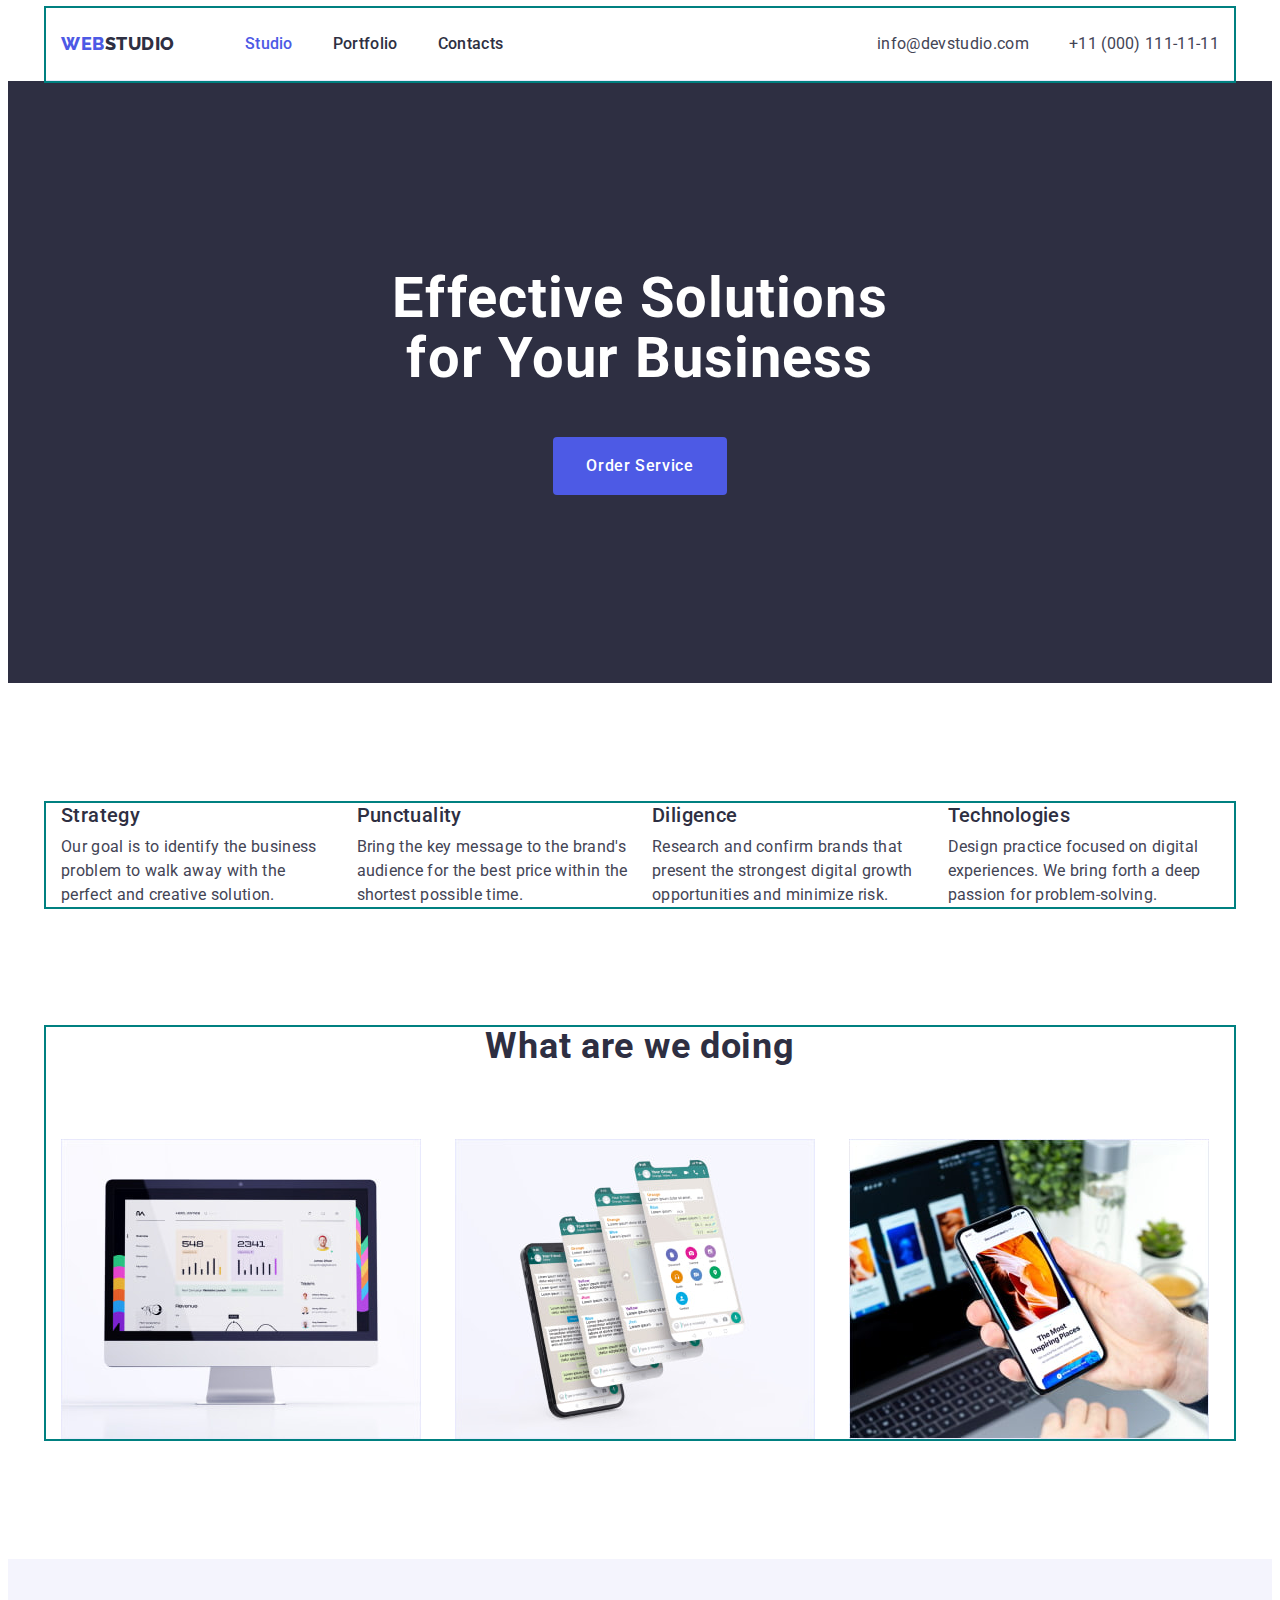
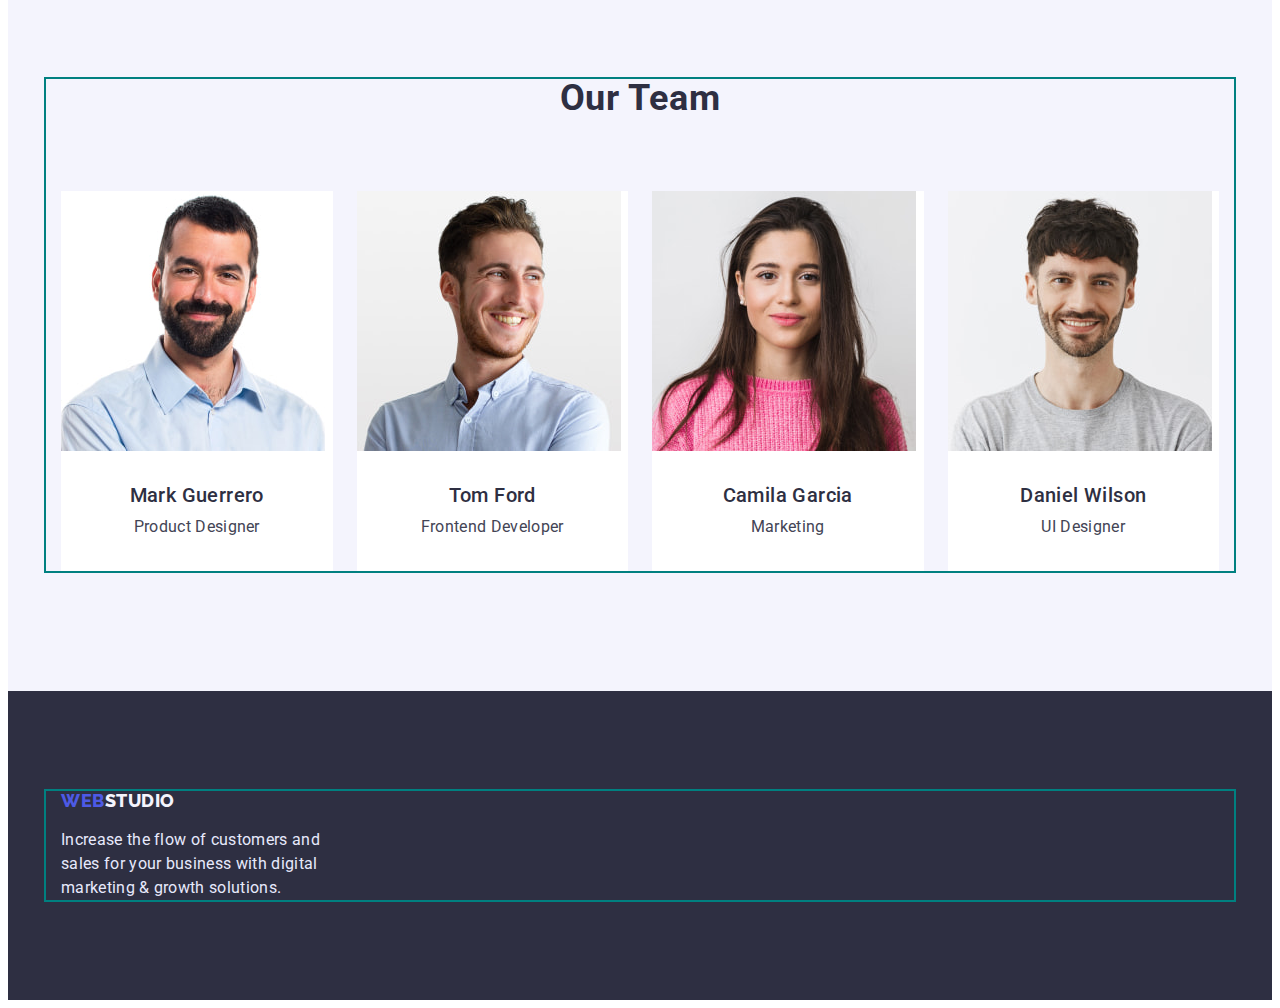
==== index.html @ 968248f2 "=" ====
<!DOCTYPE html>
<html lang="en">
<head>
    <meta charset="UTF-8">
    <meta http-equiv="X-UA-Compatible" content="IE=edge">
    <meta name="viewport" content="width=device-width, initial-scale=1.0">
    <title>goit-markup-hw-02</title>
    <link rel="preconnect" href="https://fonts.googleapis.com"><link rel="preconnect" href="https://fonts.gstatic.com" crossorigin><link href="https://fonts.googleapis.com/css2?family=Raleway:wght@800&family=Roboto:wght@400;500;700&display=swap" rel="stylesheet">
    <link rel="stylesheet" href="https://cdnjs.cloudflare.com/ajax/libs/modern-normalize/1.1.0/modern-normalize.min.css" integrity="sha512-wpPYUAdjBVSE4KJnH1VR1HeZfpl1ub8YT/NKx4PuQ5NmX2tKuGu6U/JRp5y+Y8XG2tV+wKQpNHVUX03MfMFn9Q==" crossorigin="anonymous" referrerpolicy="no-referrer" />
    <link rel="stylesheet" href="./css/styles.css">
</head>
<body>
    <!-- Шапка сайту-->
    <header class="header">
        <div class="container header-container">
            <nav class="header-navigation">
                <a href="./index.html" class="header-logo link"> <span class="web-logo">Web</span>Studio</a>
                <ul class="header-site-list list">
                    <li class="header-item"><a href="./index.html" class="header-link link current">Studio</a></li>
                    <li class="header-item"><a href="./portfolio.html" class="header-link link">Portfolio</a></li>
                    <li class="header-item"><a href="" class="header-link link">Contacts</a></li>
                </ul> 
            </nav>
                <!-- Контакти -->
            <address class="header-adress">
                <ul class="header-nav-list list">
                    <li class="header-mail"><a href="mailto:info@devstudio.com" class="header-adress-link link">info@devstudio.com</a></li>
                    <li class="header-tel "><a href="tel:+110001111111" class="header-adress-link link">+11 (000) 111-11-11</a></li>
                </ul>
            </address>   
        </div> 
    </header>

    <main>
        <!--Назва сайту-->
        <section class="hero">
            <div class="overlay">
                <h1 class="hero-title">Effective Solutions for Your Business</h1>
                <button type="button" class="hero-button">Order Service</button>
            </div>
        </section>

        <!--Переваги-->
        <section class="features">
            <div class="container">
                <h2 class="hidden-title">Features </h2>
    
                <ul class="features-list list">
                    <li class="features-item">
                        <h3 class="features-title">Strategy</h3>
                        <p class="features-paragraph">Our goal is to identify the business
                            problem to walk away with the perfect and creative solution. </p>
                    </li>
                    <li class="features-item">
                        <h3 class="features-title">Punctuality</h3>
                        <p class="features-paragraph">Bring the key message to the brand's audience for the best price within the shortest possible time. </p>
                    </li>
                    <li class="features-item">
                        <h3 class="features-title">Diligence</h3>
                        <p class="features-paragraph">Research and confirm brands that present the strongest digital growth opportunities and minimize risk. </p>
                    </li>
                    <li class="features-item">
                        <h3 class="features-title">Technologies</h3>
                        <p class="features-paragraph">Design practice focused on digital experiences. We bring forth a deep passion for problem-solving. </p>
                    </li>
                </ul>
            </div>
        </section>

        <!--Що ми робимо-->
        <section class="work">
            <div class="container">
                <h2 class="work-title">What are we doing</h2>
    
                <ul class="work-list list">
                    <li class="work-item"><img src="./images/comp.jpg" alt="Computer" width="360"></li>
                    <li class="work-item"><img src="./images/messenger.jpg" alt="Messenger" width="360"></li>
                    <li class="work-item"><img src="./images/iphone.jpg" alt="Telephone" width="360"></li>
                </ul>
            </div>
        </section>

        <!--Наша команда-->
        <section class="team">
            <div class="container">
                <h2 class="team-title">Our Team</h2>
    
                <ul class="team-list list">
                    <li class="team-item">
                        <img src="./images/mark.jpg" alt="Mark Guerrero" width="264">
                        <div class="team-container">
                            <h3 class="team-name">Mark Guerrero</h3>
                            <p class="team-subtitle">Product Designer</p>
                        </div>
                    </li>
                    <li class="team-item">
                        <img src="./images/tom.jpg" alt="Tom Ford" width="264">
                        <div class="team-container">
                            <h3 class="team-name">Tom Ford</h3>
                            <p class="team-subtitle">Frontend Developer</p>
                        </div>
                    </li>
                    <li class="team-item">
                        <img src="./images/camila.jpg" alt="Camila Garcia" width="264">
                        <div class="team-container">
                            <h3 class="team-name">Camila Garcia</h3>
                            <p class="team-subtitle">Marketing</p>
                        </div>
                    </li>
                    <li class="team-item">
                        <img src="./images/daniel.jpg" alt="Daniel Wilson" width="264">
                        <div class="team-container">
                            <h3 class="team-name">Daniel Wilson</h3>
                            <p class="team-subtitle">UI Designer</p>
                        </div>
                    </li>
                </ul>
            </div>
        </section>
    </main>
    
    <!-- Футер -->
    <footer class="footer">
        <div class="container">
            <a href="./index.html" class="footer-logo link"> <span class="web-logo">Web</span>Studio</a>
            <p class="footer-text">Increase the flow of customers and sales for your business with digital marketing & growth solutions.</p>
        </div>
    </footer>

</body>
</html>
---- css/styles.css ----
:root {--main-text-color: #434455;
    --second-text-color: #2E2F42;
    --accent-color: #4D5AE5;
    --main-white-color: #ffffff;
    --second-cloud-color:  #F4F4FD;
    --corn-color: #E7E9FC;
    --hover-bgc: #404BBF;
    --typical-line-height: 1.5;
    --typical-letter-spacing: 0.02em;}

body {background-color: var(--main-white-color);
    color: var(--main-text-color);
    font-family: 'Roboto', sans-serif;
    font-weight: 400;}

h1, h2, h3, h4, h5, h6, p {margin: 0;}

ul {margin: 0; padding-left: 0;}

img {display: block;
max-width: 100%;
height: auto;}

.list {list-style: none;}

.link {text-decoration: none;}

.container {max-width: 1158px;
padding-left: 15px;
padding-right: 15px;
margin-left: auto;
margin-right: auto;
outline: 2px solid teal;}

.header a {
    display: block;
padding-top: 24px;
padding-bottom: 24px;}

.hidden-title {position: absolute;
    width: 1px;
    height: 1px;
    margin: -1px;
    border: 0;
    padding: 0;
    
    white-space: nowrap;
    clip-path: inset(100%);
    clip: rect(0 0 0 0);
    overflow: hidden;}

/* .header { } */

.header-navigation {display: flex;
align-items: center;}

.header-site-list {display: flex;}

.header-item:not(:last-child) {margin-right: 40px;}

.header-container {display: flex;
align-items: center;
border-bottom: 1px solid var(--corn-color);}

/* Лого */

.header-logo {color: var(--second-text-color);
font-family: 'Raleway', sans-serif;
font-weight: 800;
font-size: 18px;
line-height: 1.33;
letter-spacing: 0.03em;
text-transform: uppercase;
margin-right: 70px;}

.web-logo {color: var(--accent-color)}

.header-logo:hover,
.header-logo:focus,
.header-logo:active {color: var(--accent-color)}

/* Навігація */

.header-link {font-weight: 500;
    font-size: 16px;
    line-height: var(--typical-line-height);
    letter-spacing: var(--typical-letter-spacing);
    color: var(--second-text-color)}

.header-link:hover,
.header-link:focus,
.header-link:active { color: var(--accent-color)}

.current {color: var(--accent-color)}

/* Контакти */

.header-adress-link {font-style: normal;
font-size: 16px;
line-height: var(--typical-line-height);
letter-spacing: var(--typical-letter-spacing);
color: var(--main-text-color);}

.header-adress-link:hover,
.header-adress-link:focus,
.header-adress-link:active {color: var(--accent-color)}

.header-nav-list {display: flex;}

.header-adress {margin-left: auto;}

.header-mail {margin-right: 40px;}

/* .header-tel {} */

/* Назва сайту */

.hero {background-color: var(--second-text-color);
    text-align: center;
padding-top: 188px;
padding-bottom: 188px;
}

.overlay {}

.hero-title {font-size: 56px;
line-height: 1.07;
letter-spacing: var(--typical-letter-spacing);
color: var(--main-white-color);
margin-bottom: 48px;
margin-left: auto;
margin-right: auto;
max-width: 496px;}

   /* Кнопка замовлення */

.hero-button {font-family: inherit;
    font-weight: 500;
    font-size: 16px;
    line-height: var(--typical-line-height);
    letter-spacing: 0.04em;
    color: var(--main-white-color);
    background-color: var(--accent-color);
    cursor: pointer;
    margin-left: auto;
    margin-right: auto;
    border: 1px solid transparent;
    border-radius: 4px;
padding: 16px 32px;
min-width: 169px;}

.hero-button:hover,
.hero-button:focus,
.hero-button:active{color:var(--second-cloud-color)}

/* Переваги */

.features {padding-top: 120px;
padding-bottom: 120px;}


.features-list {display: flex;}

.features-item {margin-right: 24px;}

.features-item {flex-basis: calc((100% - 72px) / 4);}

.features-item:nth-child(4n + 4) {margin-right: 0;}

.features-title {font-weight: 500;
    font-size: 20px;
    line-height: 1.2;
    letter-spacing: var(--typical-letter-spacing);
    color: var(--second-text-color);
    margin-bottom: 8px;}

.features-paragraph {font-size: 16px;
    line-height: var(--typical-line-height);
    letter-spacing: var(--typical-letter-spacing);}

/* Що ми робимо */

.work {padding-bottom: 120px;}

.work-title, .team-title {font-size: 36px;
    text-align: center;
    line-height: 1.11;
    letter-spacing: var(--typical-letter-spacing);
    color: var(--second-text-color);}

.work-title {margin-bottom: 72px;}
    
.work-list {display: flex;}

.work-item {margin-right: 24px;}

.work-item:nth-child(3n + 3) {margin-right: 0;}

.work-item {flex-basis: calc((100% - 48px) / 3);}

/* Наша команда  */

.team {background: var(--second-cloud-color);
padding-top: 120px;
padding-bottom: 120px;}

.team-list {display: flex;}

.team-title {margin-bottom: 72px;}

.team-container {padding: 32px 16px;;
text-align: center;}

.team-item {background-color: var(--main-white-color);
margin-right: 24px;}
    
.team-item:nth-child(4n+4) {margin-right: 0;}

.team-item {flex-basis: calc((100% - 72px) / 4);}

.team-name, .examples-title {font-weight: 500;
    font-size: 20px;
    line-height: 1.2;
    letter-spacing: var(--typical-letter-spacing);
    color:var(--second-text-color);}

.team-name {margin-bottom: 8px;}

.examples-list {display: flex;
    flex-wrap: wrap;
    row-gap: 48px;
    column-gap: 24px;}

.examples-item {flex-basis: calc((100% - 48px) / 3);}

.examples-container {padding-top: 32px;
padding-bottom: 32px;
padding-left: 16px;
border-bottom: 1px solid var(--corn-color);
border-left: 1px solid var(--corn-color);
border-right: 1px solid var(--corn-color);}

.examples-title {margin-bottom: 8px;}

.team-subtitle, .examples-subtitle {font-size: 16px;
color: var(--main-text-color);
line-height: var(--typical-line-height);
letter-spacing: var(--typical-letter-spacing);}

/* Футер */

.footer {background: var(--second-text-color);
padding-top: 100px;
padding-bottom: 100px;}

.footer-logo {color:var(--second-cloud-color);
    font-family: 'Raleway', sans-serif;
    font-weight: 800;
    font-size: 18px;
    line-height: 1.16;
    letter-spacing: 0.03em;
    text-transform: uppercase;}

.footer-logo:hover,
.footer-logo:focus,
.footer-logo:active {color: var(--accent-color)}

.footer-text {font-size: 16px;
    line-height: var(--typical-line-height);
    letter-spacing: var(--typical-letter-spacing);
    color: var(--corn-color);
    margin-top: 16px;
width: 264px;}

/* Послуги */

.services-list {display: flex;
margin-bottom: 72px;
justify-content: center;}

.services {padding-top: 96px;
padding-bottom: 120px;}

    .services-button {font-family: inherit;
    font-weight: 500;
    font-size: 16px;
    line-height: var(--typical-line-height);
    letter-spacing: 0.04em;
    color: var(--accent-color);
    background-color: var(--second-cloud-color);
    cursor: pointer;
    border: 1px solid var(--corn-color);
    border-radius: 4px;
    padding: 12px 24px;}

.services-item:not(:last-child) {margin-right: 24px;}    

.services-button:hover, 
.services-button:focus,
.services-button:active { color: var(--main-white-color);
background-color: var(--hover-bgc);}
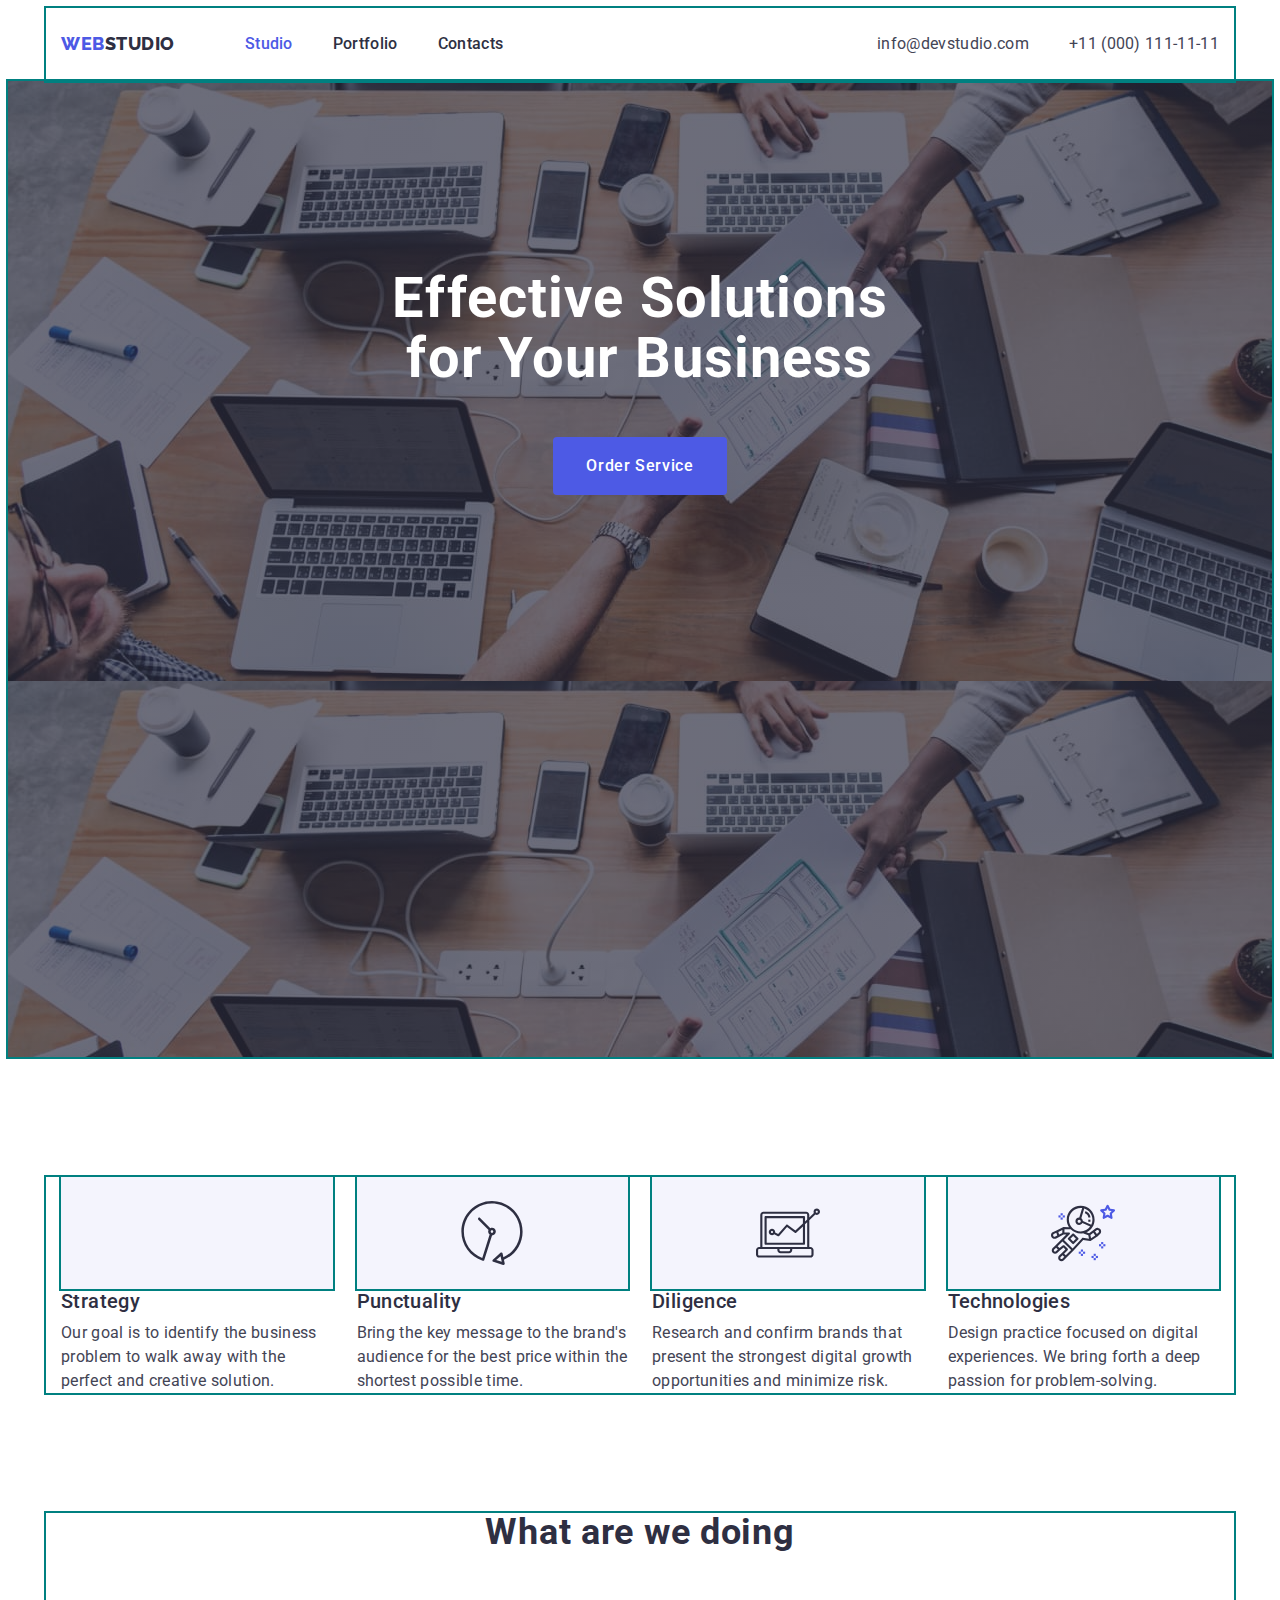
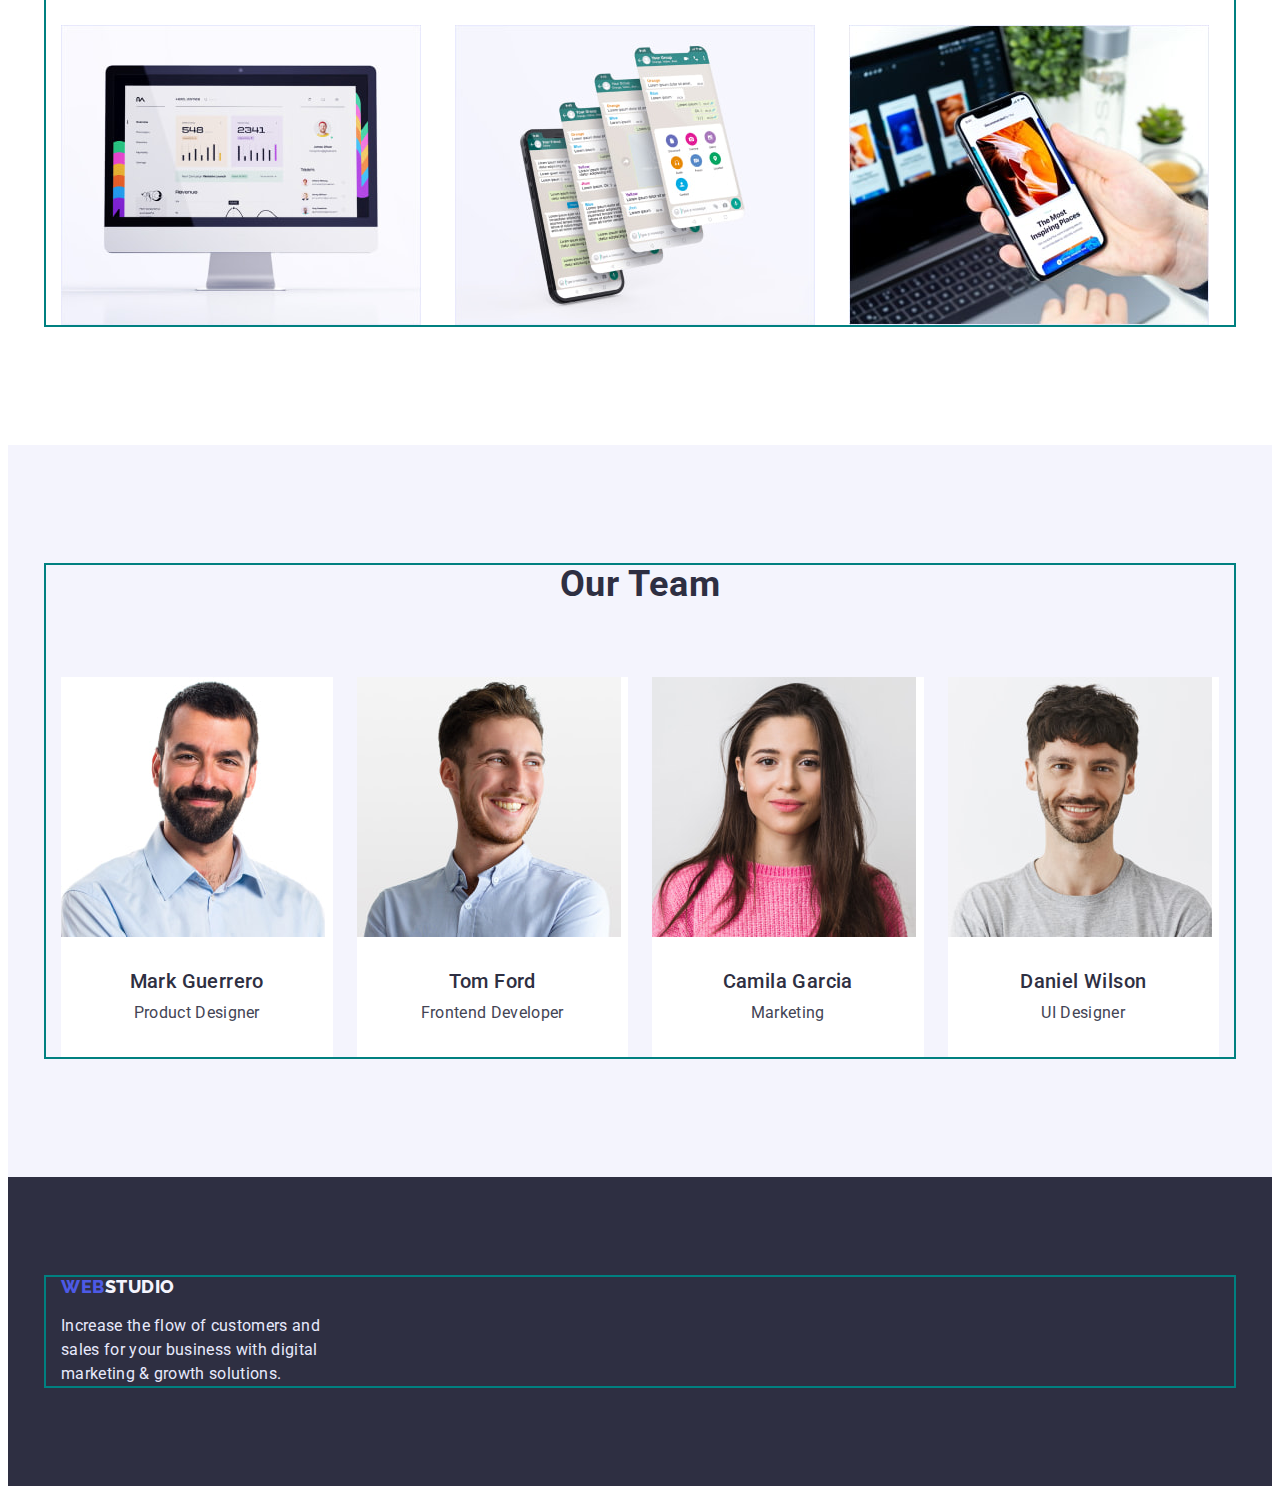
==== commit 54698aa2: "=" ====
--- a/index.html
+++ b/index.html
@@ -34,7 +34,7 @@
     <main>
         <!--Назва сайту-->
         <section class="hero">
-            <div class="overlay">
+            <div class="">
                 <h1 class="hero-title">Effective Solutions for Your Business</h1>
                 <button type="button" class="hero-button">Order Service</button>
             </div>
@@ -46,20 +46,20 @@
                 <h2 class="hidden-title">Features </h2>
     
                 <ul class="features-list list">
-                    <li class="features-item">
+                    <li class="features-item icon-strategy">
                         <h3 class="features-title">Strategy</h3>
                         <p class="features-paragraph">Our goal is to identify the business
                             problem to walk away with the perfect and creative solution. </p>
                     </li>
-                    <li class="features-item">
+                    <li class="features-item icon-punctuality">
                         <h3 class="features-title">Punctuality</h3>
                         <p class="features-paragraph">Bring the key message to the brand's audience for the best price within the shortest possible time. </p>
                     </li>
-                    <li class="features-item">
+                    <li class="features-item icon-dilligence">
                         <h3 class="features-title">Diligence</h3>
                         <p class="features-paragraph">Research and confirm brands that present the strongest digital growth opportunities and minimize risk. </p>
                     </li>
-                    <li class="features-item">
+                    <li class="features-item icon-technologiies">
                         <h3 class="features-title">Technologies</h3>
                         <p class="features-paragraph">Design practice focused on digital experiences. We bring forth a deep passion for problem-solving. </p>
                     </li>
--- a/css/styles.css
+++ b/css/styles.css
@@ -119,9 +119,11 @@
     text-align: center;
 padding-top: 188px;
 padding-bottom: 188px;
-}
-
-.overlay {}
+max-width: 1440px;
+height: 600px;
+outline: 2px solid teal;
+background-image: linear-gradient(to right, rgba(46, 47, 66, 0.7), rgba(46, 47, 66, 0.7)),
+url(../images/office.jpg);}
 
 .hero-title {font-size: 56px;
 line-height: 1.07;
@@ -167,6 +169,26 @@
 
 .features-item:nth-child(4n + 4) {margin-right: 0;}
 
+.features-item::before {display: flex;
+    content: "";
+    height: 112px;
+    outline: 2px solid teal;
+    background-repeat: no-repeat;
+    background-position: center;
+    block-size: contain;
+    background-color: var(--second-cloud-color);
+}
+
+.icon-strategy::before {background-image: url(../images/Vector.svg);}
+
+.icon-punctuality::before {background-image: url(../images/punctuality.svg);}
+
+.icon-dilligence::before {background-image: url(../images/dilligence.svg);}
+
+.icon-technologiies::before {background-image: url(../images/);}
+
+.icon-technologiies::before {background-image: url(../images/technologies.svg);}
+
 .features-title {font-weight: 500;
     font-size: 20px;
     line-height: 1.2;
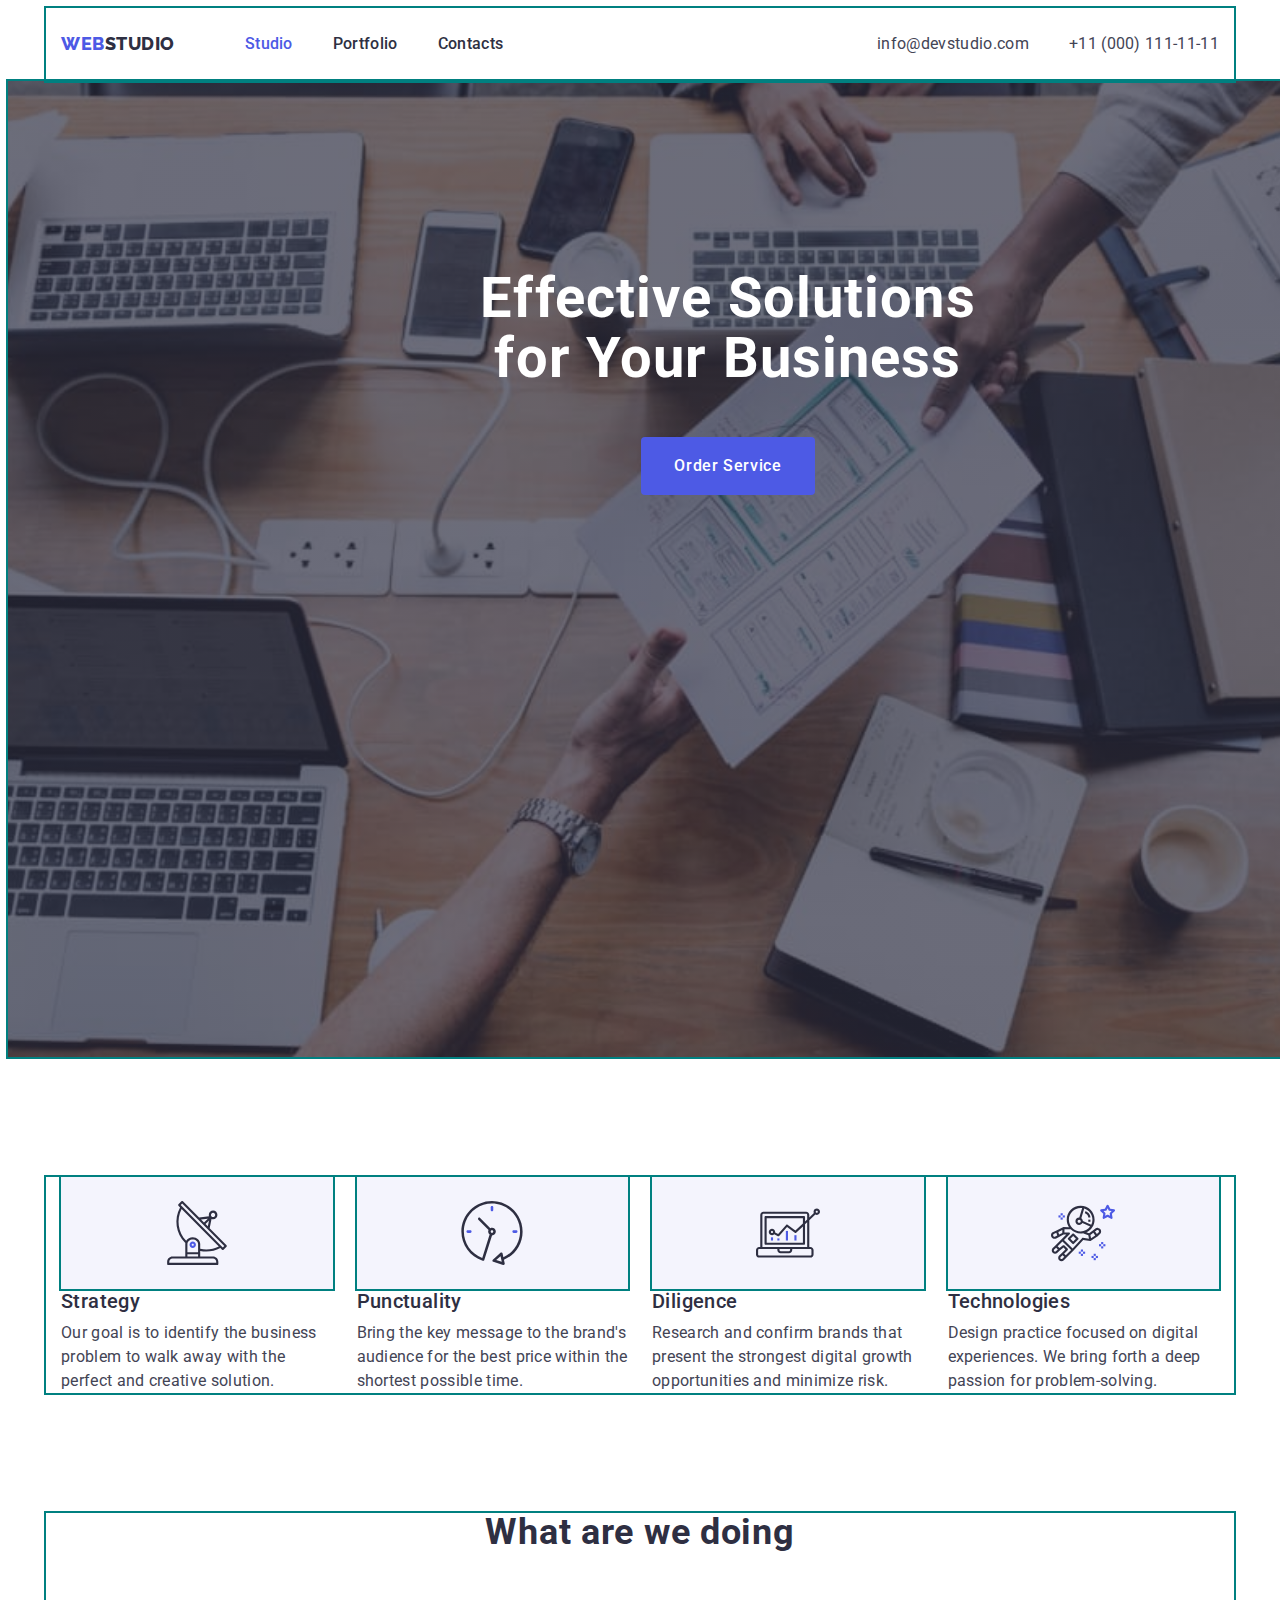
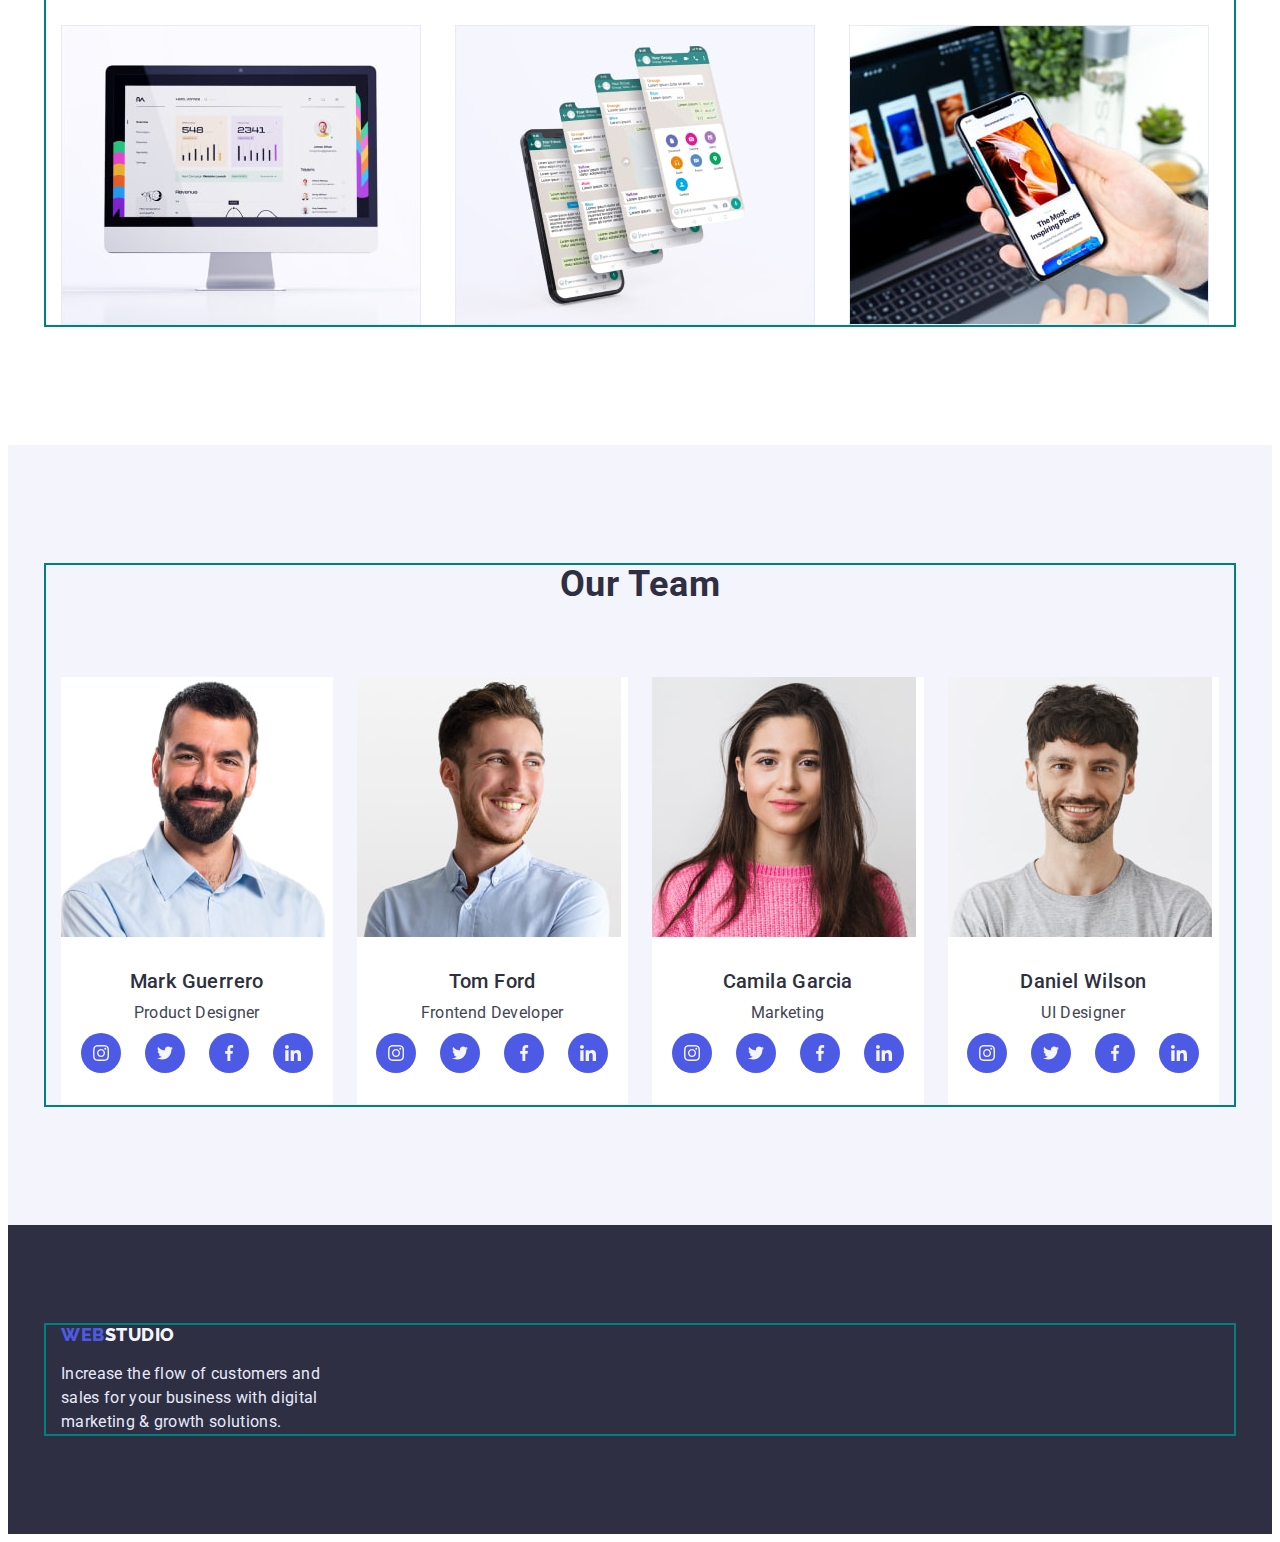
==== commit aa2e42b4: "-" ====
--- a/index.html
+++ b/index.html
@@ -91,6 +91,20 @@
                         <div class="team-container">
                             <h3 class="team-name">Mark Guerrero</h3>
                             <p class="team-subtitle">Product Designer</p>
+                            <ul class="team-soc-list list">
+                                <li class="team-soc-item"><a href="" class="team-soc-link link"><svg class="team-soc-icon" width="16" height="16">
+                                    <use href="./images/symbol-defs.svg#icon-instagram"></use>
+                                </svg></a></li>
+                                <li class="team-soc-item"><a href="" class="team-soc-link link"><svg class="team-soc-icon" width="16" height="16">
+                                    <use href="./images/symbol-defs.svg#icon-twitter"></use>
+                                </svg></a></li>
+                                <li class="team-soc-item"><a href="" class="team-soc-link link"><svg class="team-soc-icon" width="16" height="16">
+                                    <use href="./images/symbol-defs.svg#icon-facebook"></use>
+                                </svg></a></li>
+                                <li class="team-soc-item"><a href="" class="team-soc-link link"><svg class="team-soc-icon" width="16" height="16">
+                                    <use href="./images/symbol-defs.svg#icon-linkedin"></use>
+                                </svg></a></li>
+                            </ul>
                         </div>
                     </li>
                     <li class="team-item">
@@ -98,6 +112,20 @@
                         <div class="team-container">
                             <h3 class="team-name">Tom Ford</h3>
                             <p class="team-subtitle">Frontend Developer</p>
+                            <ul class="team-soc-list list">
+                                <li class="team-soc-item"><a href="" class="team-soc-link link"><svg class="team-soc-icon" width="16" height="16">
+                                    <use href="./images/symbol-defs.svg#icon-instagram"></use>
+                                </svg></a></li>
+                                <li class="team-soc-item"><a href="" class="team-soc-link link"><svg class="team-soc-icon" width="16" height="16">
+                                    <use href="./images/symbol-defs.svg#icon-twitter"></use>
+                                </svg></a></li>
+                                <li class="team-soc-item"><a href="" class="team-soc-link link"><svg class="team-soc-icon" width="16" height="16">
+                                    <use href="./images/symbol-defs.svg#icon-facebook"></use>
+                                </svg></a></li>
+                                <li class="team-soc-item"><a href="" class="team-soc-link link"><svg class="team-soc-icon" width="16" height="16">
+                                    <use href="./images/symbol-defs.svg#icon-linkedin"></use>
+                                </svg></a></li>
+                            </ul>
                         </div>
                     </li>
                     <li class="team-item">
@@ -105,6 +133,20 @@
                         <div class="team-container">
                             <h3 class="team-name">Camila Garcia</h3>
                             <p class="team-subtitle">Marketing</p>
+                            <ul class="team-soc-list list">
+                                <li class="team-soc-item"><a href="" class="team-soc-link link"><svg class="team-soc-icon" width="16" height="16">
+                                    <use href="./images/symbol-defs.svg#icon-instagram"></use>
+                                </svg></a></li>
+                                <li class="team-soc-item"><a href="" class="team-soc-link link"><svg class="team-soc-icon" width="16" height="16">
+                                    <use href="./images/symbol-defs.svg#icon-twitter"></use>
+                                </svg></a></li>
+                                <li class="team-soc-item"><a href="" class="team-soc-link link"><svg class="team-soc-icon" width="16" height="16">
+                                    <use href="./images/symbol-defs.svg#icon-facebook"></use>
+                                </svg></a></li>
+                                <li class="team-soc-item"><a href="" class="team-soc-link link"><svg class="team-soc-icon" width="16" height="16">
+                                    <use href="./images/symbol-defs.svg#icon-linkedin"></use>
+                                </svg></a></li>
+                            </ul>
                         </div>
                     </li>
                     <li class="team-item">
@@ -112,6 +154,20 @@
                         <div class="team-container">
                             <h3 class="team-name">Daniel Wilson</h3>
                             <p class="team-subtitle">UI Designer</p>
+                            <ul class="team-soc-list list">
+                                <li class="team-soc-item"><a href="" class="team-soc-link link"><svg class="team-soc-icon" width="16" height="16">
+                                    <use href="./images/symbol-defs.svg#icon-instagram"></use>
+                                </svg></a></li>
+                                <li class="team-soc-item"><a href="" class="team-soc-link link"><svg class="team-soc-icon" width="16" height="16">
+                                    <use href="./images/symbol-defs.svg#icon-twitter"></use>
+                                </svg></a></li>
+                                <li class="team-soc-item"><a href="" class="team-soc-link link"><svg class="team-soc-icon" width="16" height="16">
+                                    <use href="./images/symbol-defs.svg#icon-facebook"></use>
+                                </svg></a></li>
+                                <li class="team-soc-item"><a href="" class="team-soc-link link"><svg class="team-soc-icon" width="16" height="16">
+                                    <use href="./images/symbol-defs.svg#icon-linkedin"></use>
+                                </svg></a></li>
+                            </ul>
                         </div>
                     </li>
                 </ul>
--- a/css/styles.css
+++ b/css/styles.css
@@ -119,11 +119,17 @@
     text-align: center;
 padding-top: 188px;
 padding-bottom: 188px;
-max-width: 1440px;
+width: 1440px;
 height: 600px;
+margin-left: auto;
+margin-right: auto;
+background-repeat: no-repeat;
+background-size: cover;
+background-position: center;
 outline: 2px solid teal;
 background-image: linear-gradient(to right, rgba(46, 47, 66, 0.7), rgba(46, 47, 66, 0.7)),
 url(../images/office.jpg);}
+
 
 .hero-title {font-size: 56px;
 line-height: 1.07;
@@ -179,13 +185,11 @@
     background-color: var(--second-cloud-color);
 }
 
-.icon-strategy::before {background-image: url(../images/Vector.svg);}
+.icon-strategy::before {background-image: url(../images/strategy.svg);}
 
 .icon-punctuality::before {background-image: url(../images/punctuality.svg);}
 
 .icon-dilligence::before {background-image: url(../images/dilligence.svg);}
-
-.icon-technologiies::before {background-image: url(../images/);}
 
 .icon-technologiies::before {background-image: url(../images/technologies.svg);}
 
@@ -247,6 +251,33 @@
     color:var(--second-text-color);}
 
 .team-name {margin-bottom: 8px;}
+
+
+.team-soc-list {display: flex;
+justify-content: center;
+}
+
+.team-soc-item {
+    width: 40px;
+    height: 40px;
+}
+
+.team-soc-item:not(:last-child) {margin-right: 24px;}
+
+.team-soc-link {width: 100%;
+    height: 100%;
+    background-color: var(--accent-color);
+    border-radius: 50%;
+    display: flex;
+    align-items: center;
+    justify-content: center;
+}
+
+.team-soc-link:is(:hover,:focus) {
+    background-color: var(--hover-bgc);
+}
+
+.team-soc-icon {fill: var(--second-cloud-color);}
 
 .examples-list {display: flex;
     flex-wrap: wrap;
@@ -268,6 +299,8 @@
 color: var(--main-text-color);
 line-height: var(--typical-line-height);
 letter-spacing: var(--typical-letter-spacing);}
+
+.team-subtitle {margin-bottom: 8px;}
 
 /* Футер */
 
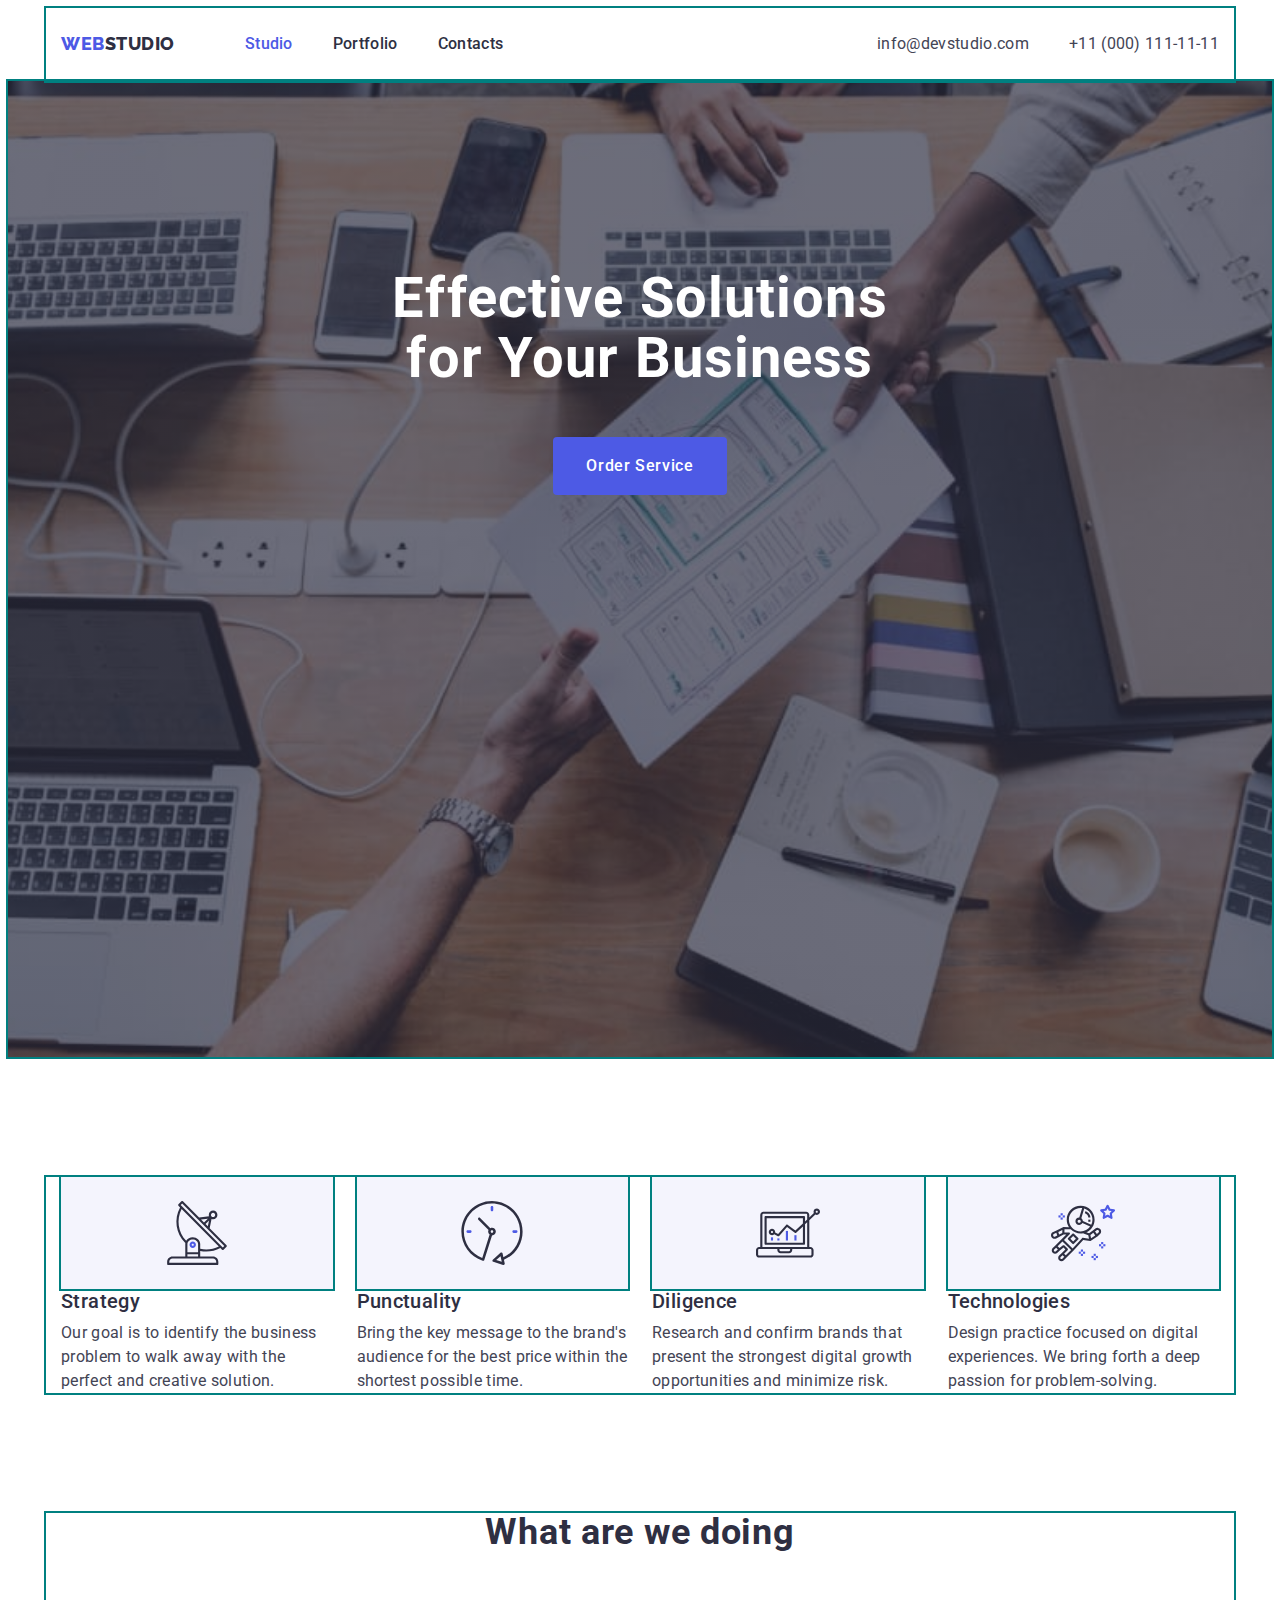
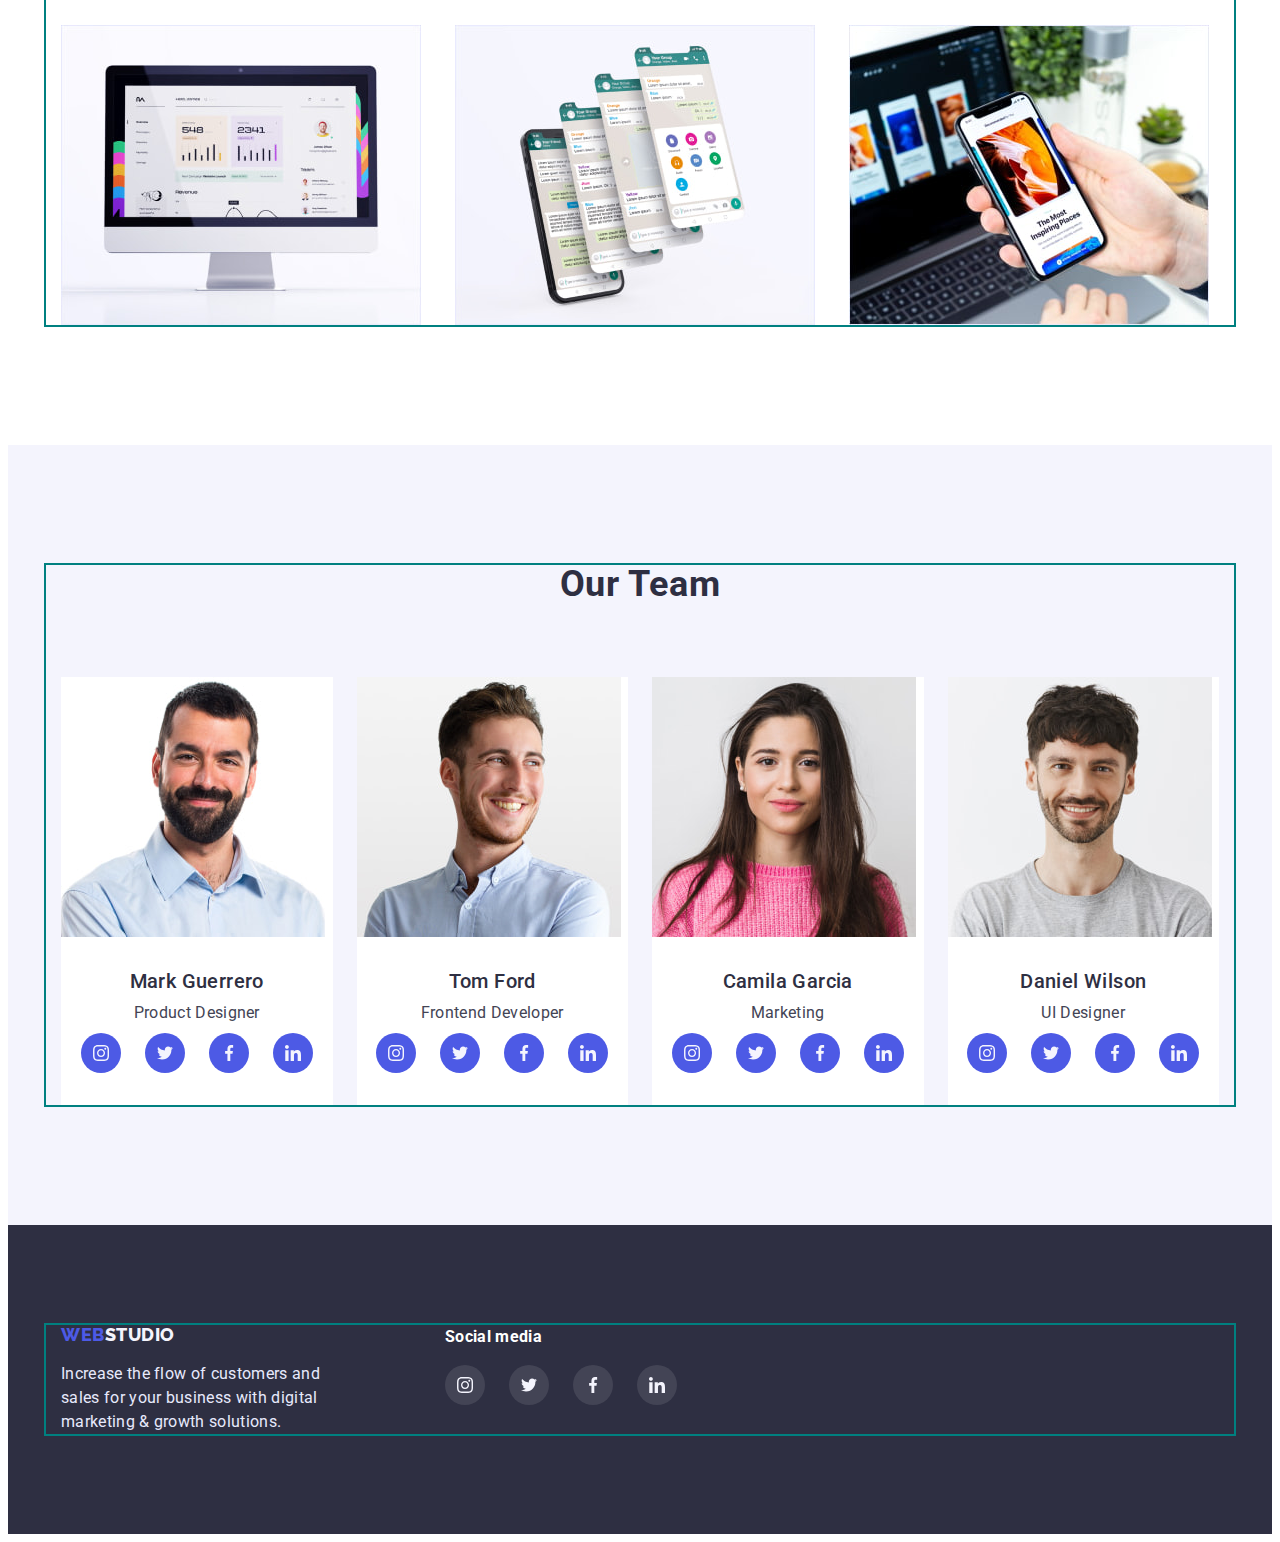
==== commit e9704329: "footer" ====
--- a/index.html
+++ b/index.html
@@ -177,9 +177,27 @@
     
     <!-- Футер -->
     <footer class="footer">
-        <div class="container">
-            <a href="./index.html" class="footer-logo link"> <span class="web-logo">Web</span>Studio</a>
-            <p class="footer-text">Increase the flow of customers and sales for your business with digital marketing & growth solutions.</p>
+        <div class="container footer-container">
+            <div class="footer-list">
+                <a href="./index.html" class="footer-logo link"> <span class="web-logo">Web</span>Studio</a>
+                <p class="footer-text">Increase the flow of customers and sales for your business with digital marketing & growth solutions.</p>
+            </div>
+            <div class="footer-soc-media-list">
+                <h2 class="footer-soc-title">Social media</h2>
+                <ul class="team-soc-list list">
+                    <li class="team-soc-item"><a href="" class="team-soc-link footer-soc-link link"><svg class="team-soc-icon footer-soc-icon" width="16" height="16">
+                        <use href="./images/symbol-defs.svg#icon-instagram"></use>
+                    </svg></a></li>
+                    <li class="team-soc-item"><a href="" class="team-soc-link footer-soc-link link"><svg class="team-soc-icon footer-soc-icon" width="16" height="16">
+                        <use href="./images/symbol-defs.svg#icon-twitter"></use>
+                    </svg></a></li>
+                    <li class="team-soc-item"><a href="" class="team-soc-link footer-soc-link link"><svg class="team-soc-icon footer-soc-icon" width="16" height="16">
+                        <use href="./images/symbol-defs.svg#icon-facebook"></use>
+                    </svg></a></li>
+                    <li class="team-soc-item"><a href="" class="team-soc-link footer-soc-link link"><svg class="team-soc-icon footer-soc-icon" width="16" height="16">
+                        <use href="./images/symbol-defs.svg#icon-linkedin"></use>
+                    </svg></a></li>
+            </div>
         </div>
     </footer>
 
--- a/css/styles.css
+++ b/css/styles.css
@@ -119,8 +119,8 @@
     text-align: center;
 padding-top: 188px;
 padding-bottom: 188px;
-width: 1440px;
-height: 600px;
+max-width: 1440px;
+min-height: 600px;
 margin-left: auto;
 margin-right: auto;
 background-repeat: no-repeat;
@@ -327,6 +327,21 @@
     margin-top: 16px;
 width: 264px;}
 
+.footer-container {display: flex;
+align-items: flex-start;}
+
+.footer-list {margin-right: 120px;}
+
+.footer-soc-title {color: var(--main-white-color);
+font-size: 16px;
+line-height: var(--typical-line-height);
+letter-spacing: var(--typical-letter-spacing);
+margin-bottom: 16px;}
+
+.footer-soc-link {background-color: rgba(255, 255, 255, 0.1);}
+
+.footer-soc-icon {fill: var(--second-cloud-color);}
+
 /* Послуги */
 
 .services-list {display: flex;
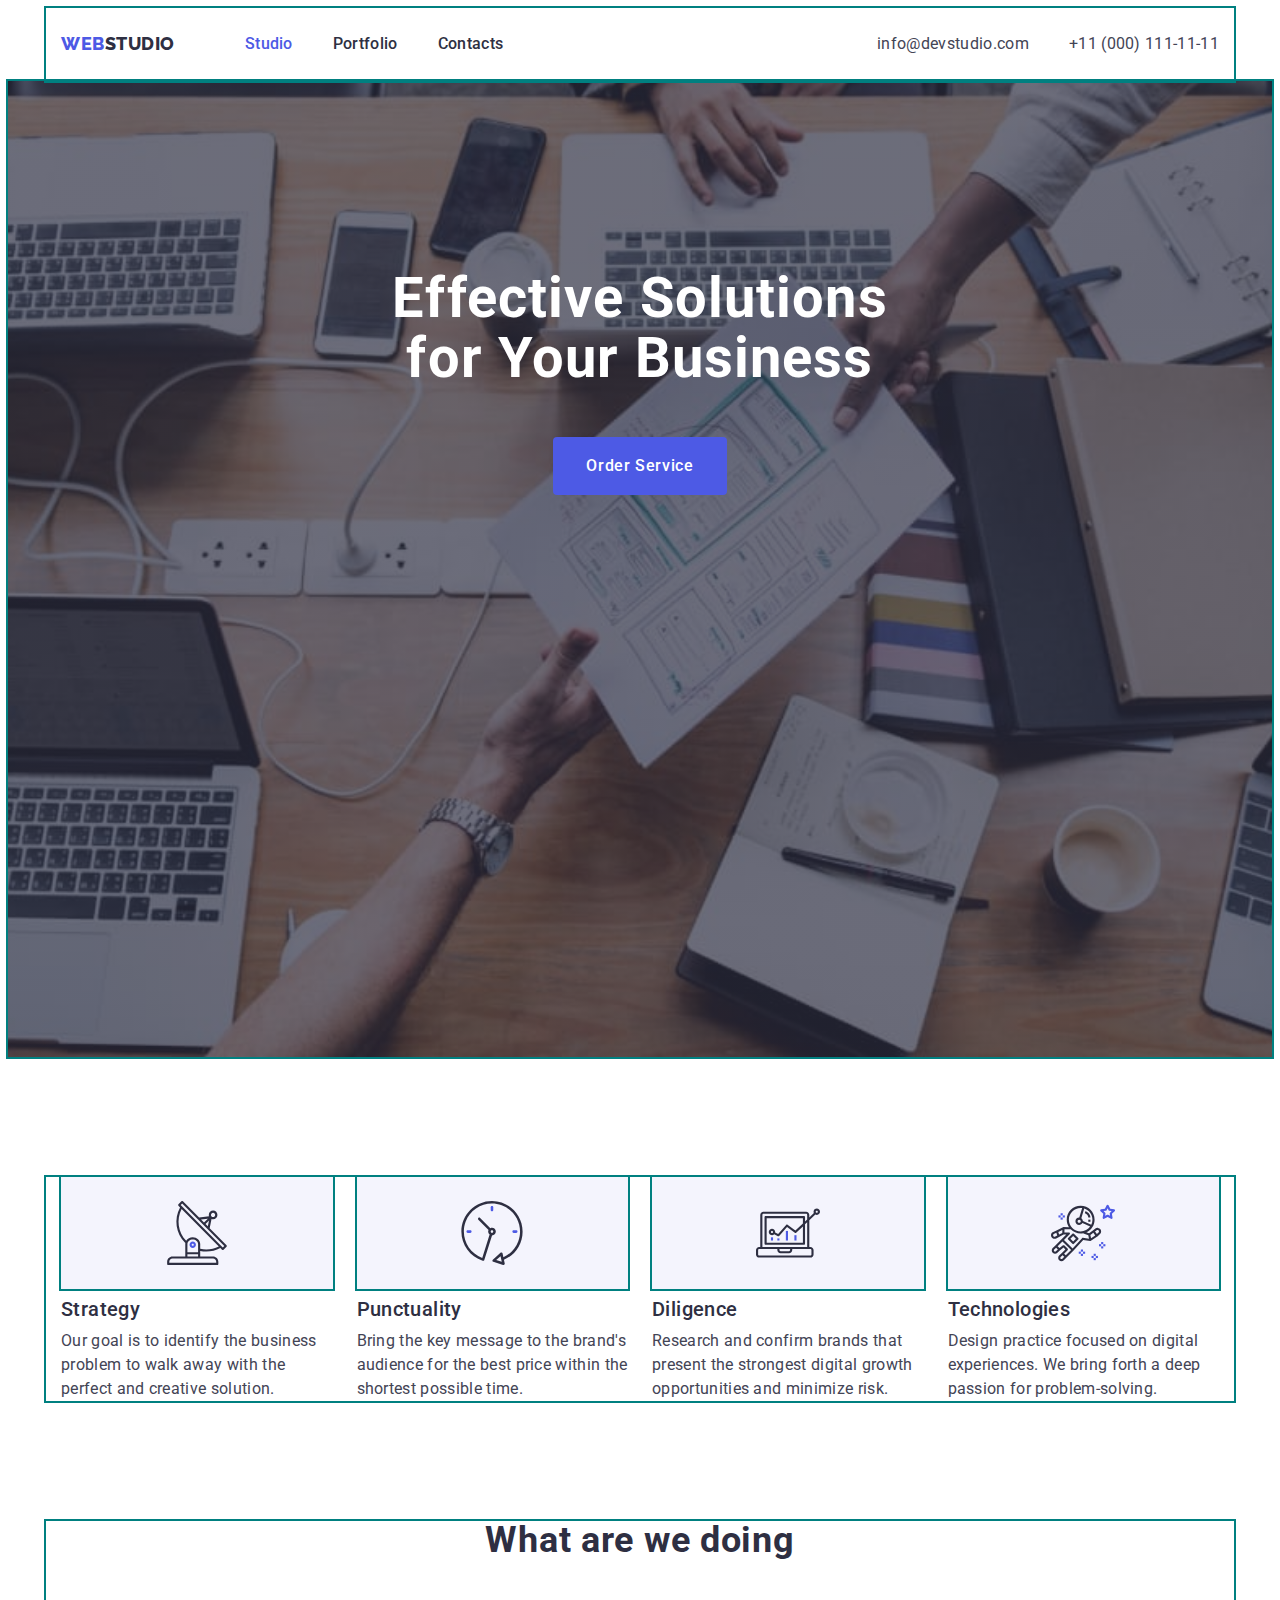
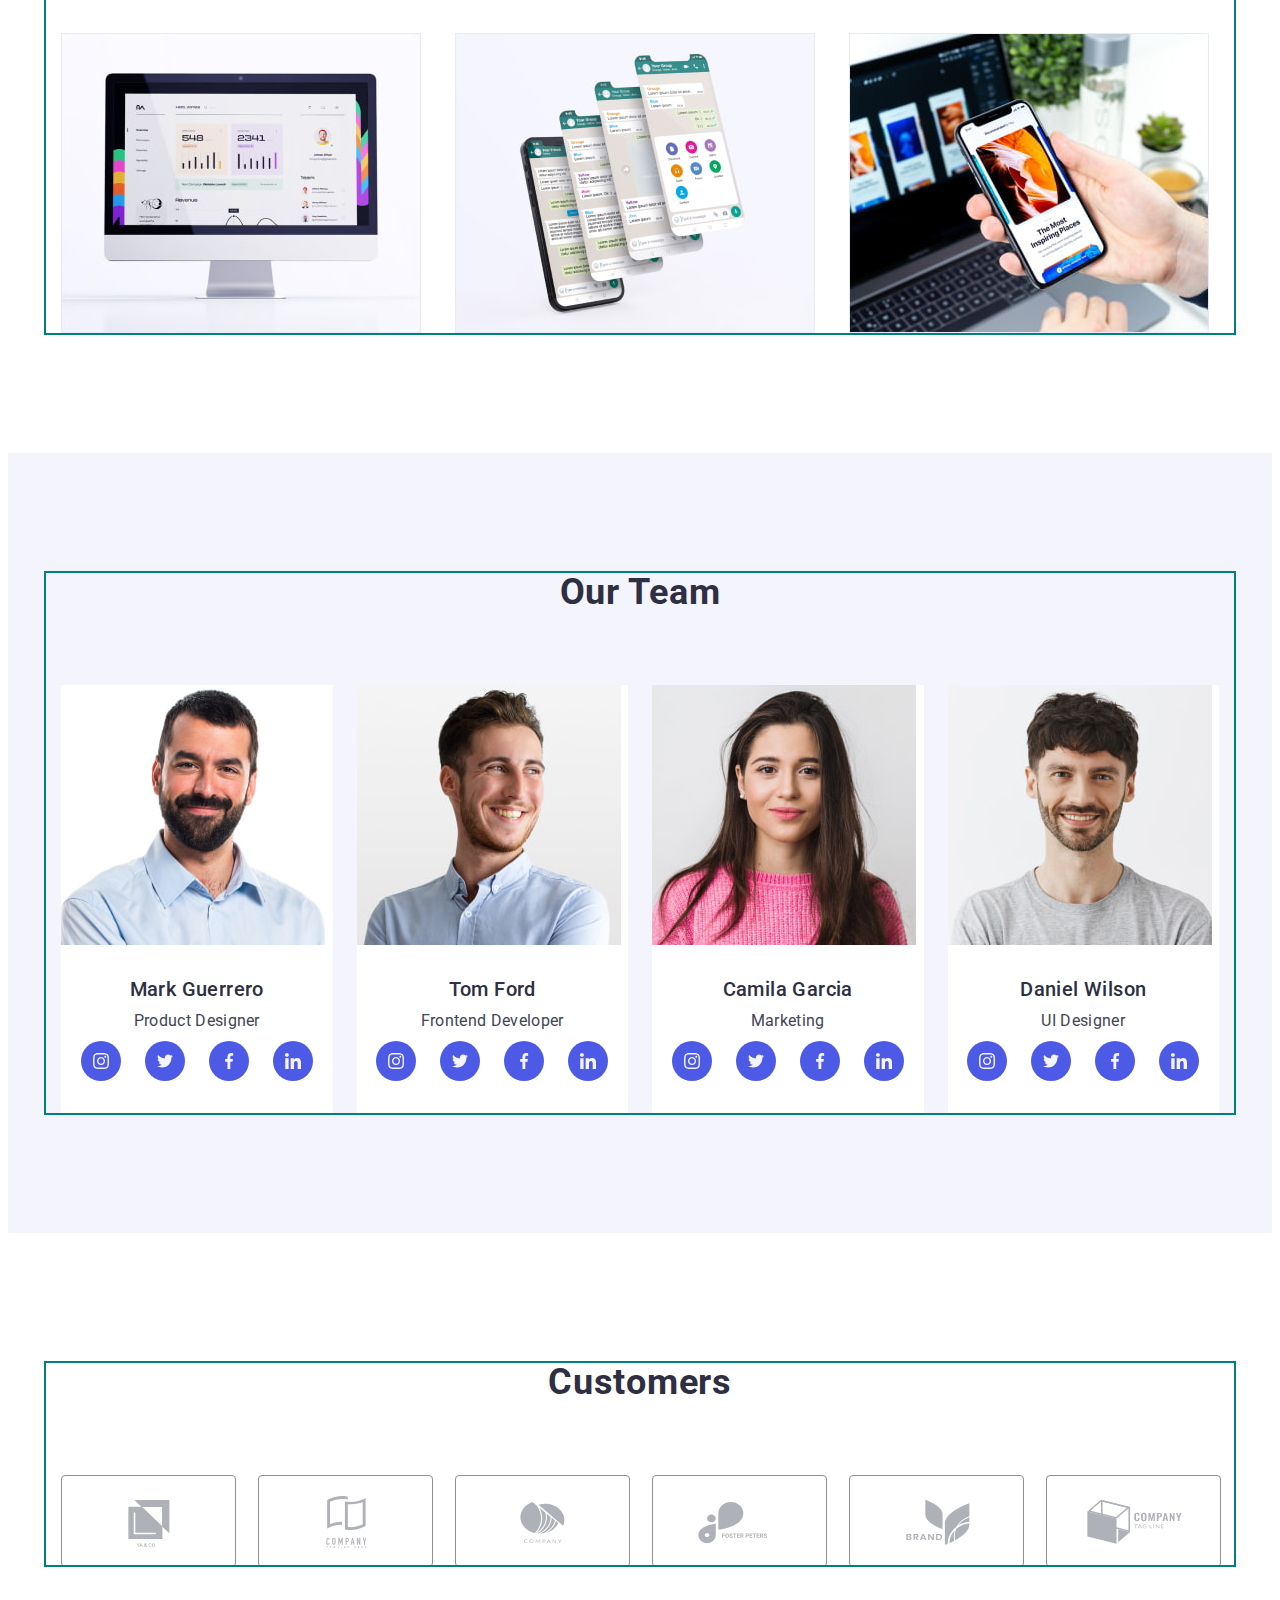
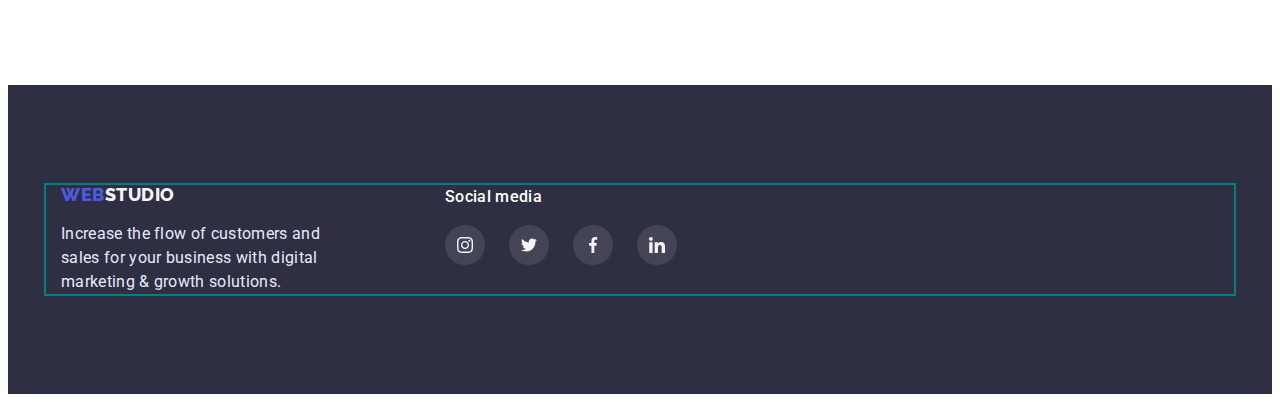
==== commit a4829ffe: "focus" ====
--- a/index.html
+++ b/index.html
@@ -173,6 +173,32 @@
                 </ul>
             </div>
         </section>
+        <!-- Клієнти -->
+        <section class="customers">
+            <div class="container">
+                <h2 class="customers-title">Customers</h2>
+                <ul class="customers-list list">
+                    <li class="customers-item"><a href="" class="customers-link link"><svg class="customers-icon" width="104" height="56">
+                        <use href="./images/symbol-defs.svg#icon-logofirst"></use>
+                    </svg></a></li>
+                    <li class="customers-item"><a href="" class="customers-link link"><svg class="customers-icon" width="104" height="56">
+                        <use href="./images/symbol-defs.svg#icon-logosec"></use>
+                    </svg></a></li>
+                    <li class="customers-item"><a href="" class="customers-link link"><svg class="customers-icon" width="104" height="56">
+                        <use href="./images/symbol-defs.svg#icon-logothree"></use>
+                    </svg></a></li>
+                    <li class="customers-item"><a href="" class="customers-link link"><svg class="customers-icon" width="104" height="56">
+                        <use href="./images/symbol-defs.svg#icon-logofour"></use>
+                    </svg></a></li>
+                    <li class="customers-item"><a href="" class="customers-link link"><svg class="customers-icon" width="104" height="56">
+                        <use href="./images/symbol-defs.svg#icon-logofive"></use>
+                    </svg></a></li>
+                    <li class="customers-item"><a href="" class="customers-link link"><svg class="customers-icon" width="104" height="56">
+                        <use href="./images/symbol-defs.svg#icon-logosix"></use>
+                    </svg></a></li>
+                </ul>
+            </div>
+        </section>
     </main>
     
     <!-- Футер -->
--- a/css/styles.css
+++ b/css/styles.css
@@ -5,6 +5,9 @@
     --second-cloud-color:  #F4F4FD;
     --corn-color: #E7E9FC;
     --hover-bgc: #404BBF;
+    --second-hover-bgc: #31D0AA;
+    --border-grey-color: #8E8F99;
+    --logo-grey-color: #AFB1B8;
     --typical-line-height: 1.5;
     --typical-letter-spacing: 0.02em;}
 
@@ -159,7 +162,7 @@
 
 .hero-button:hover,
 .hero-button:focus,
-.hero-button:active{color:var(--second-cloud-color)}
+.hero-button:active{background-color: var(--hover-bgc)}
 
 /* Переваги */
 
@@ -198,6 +201,7 @@
     line-height: 1.2;
     letter-spacing: var(--typical-letter-spacing);
     color: var(--second-text-color);
+    margin-top: 8px;
     margin-bottom: 8px;}
 
 .features-paragraph {font-size: 16px;
@@ -280,9 +284,9 @@
 .team-soc-icon {fill: var(--second-cloud-color);}
 
 .examples-list {display: flex;
-    flex-wrap: wrap;
-    row-gap: 48px;
-    column-gap: 24px;}
+flex-wrap: wrap;
+row-gap: 48px;
+column-gap: 24px;}
 
 .examples-item {flex-basis: calc((100% - 48px) / 3);}
 
@@ -301,6 +305,45 @@
 letter-spacing: var(--typical-letter-spacing);}
 
 .team-subtitle {margin-bottom: 8px;}
+
+
+/*  Клієнти  */
+
+.customers {padding-top: 130px;
+padding-bottom: 120px;}
+
+.customers-title {font-style: bold;
+    font-size: 36px;
+    line-height: 1.11;
+    letter-spacing: var(--typical-letter-spacing);
+    text-align: center;
+    color: var(--second-text-color);
+    margin-bottom: 72px;}
+
+.customers-list {display: flex;
+gap: 24px;}
+
+.customers-item {
+width: calc((100% - 120px) / 6);
+height: 90px;}
+
+.customers-link {width: 100%;
+height: 100%;
+border: 1px solid var(--border-grey-color);
+display: flex;
+border-radius: 4px;
+justify-content: center;
+align-items: center;}
+
+.customers-icon {fill:  var(--logo-grey-color)}
+
+.customers-link:is(:hover, :focus) {
+    border-color: var(--hover-bgc);
+}
+
+.customers-link:is(:hover, :focus) .customers-icon {
+    fill: var(--hover-bgc);
+}
 
 /* Футер */
 
@@ -334,11 +377,16 @@
 
 .footer-soc-title {color: var(--main-white-color);
 font-size: 16px;
+font-weight: 500;
 line-height: var(--typical-line-height);
 letter-spacing: var(--typical-letter-spacing);
 margin-bottom: 16px;}
 
 .footer-soc-link {background-color: rgba(255, 255, 255, 0.1);}
+
+.footer-soc-link:is(:hover,:focus) {
+    background-color: var(--second-hover-bgc);
+}
 
 .footer-soc-icon {fill: var(--second-cloud-color);}
 
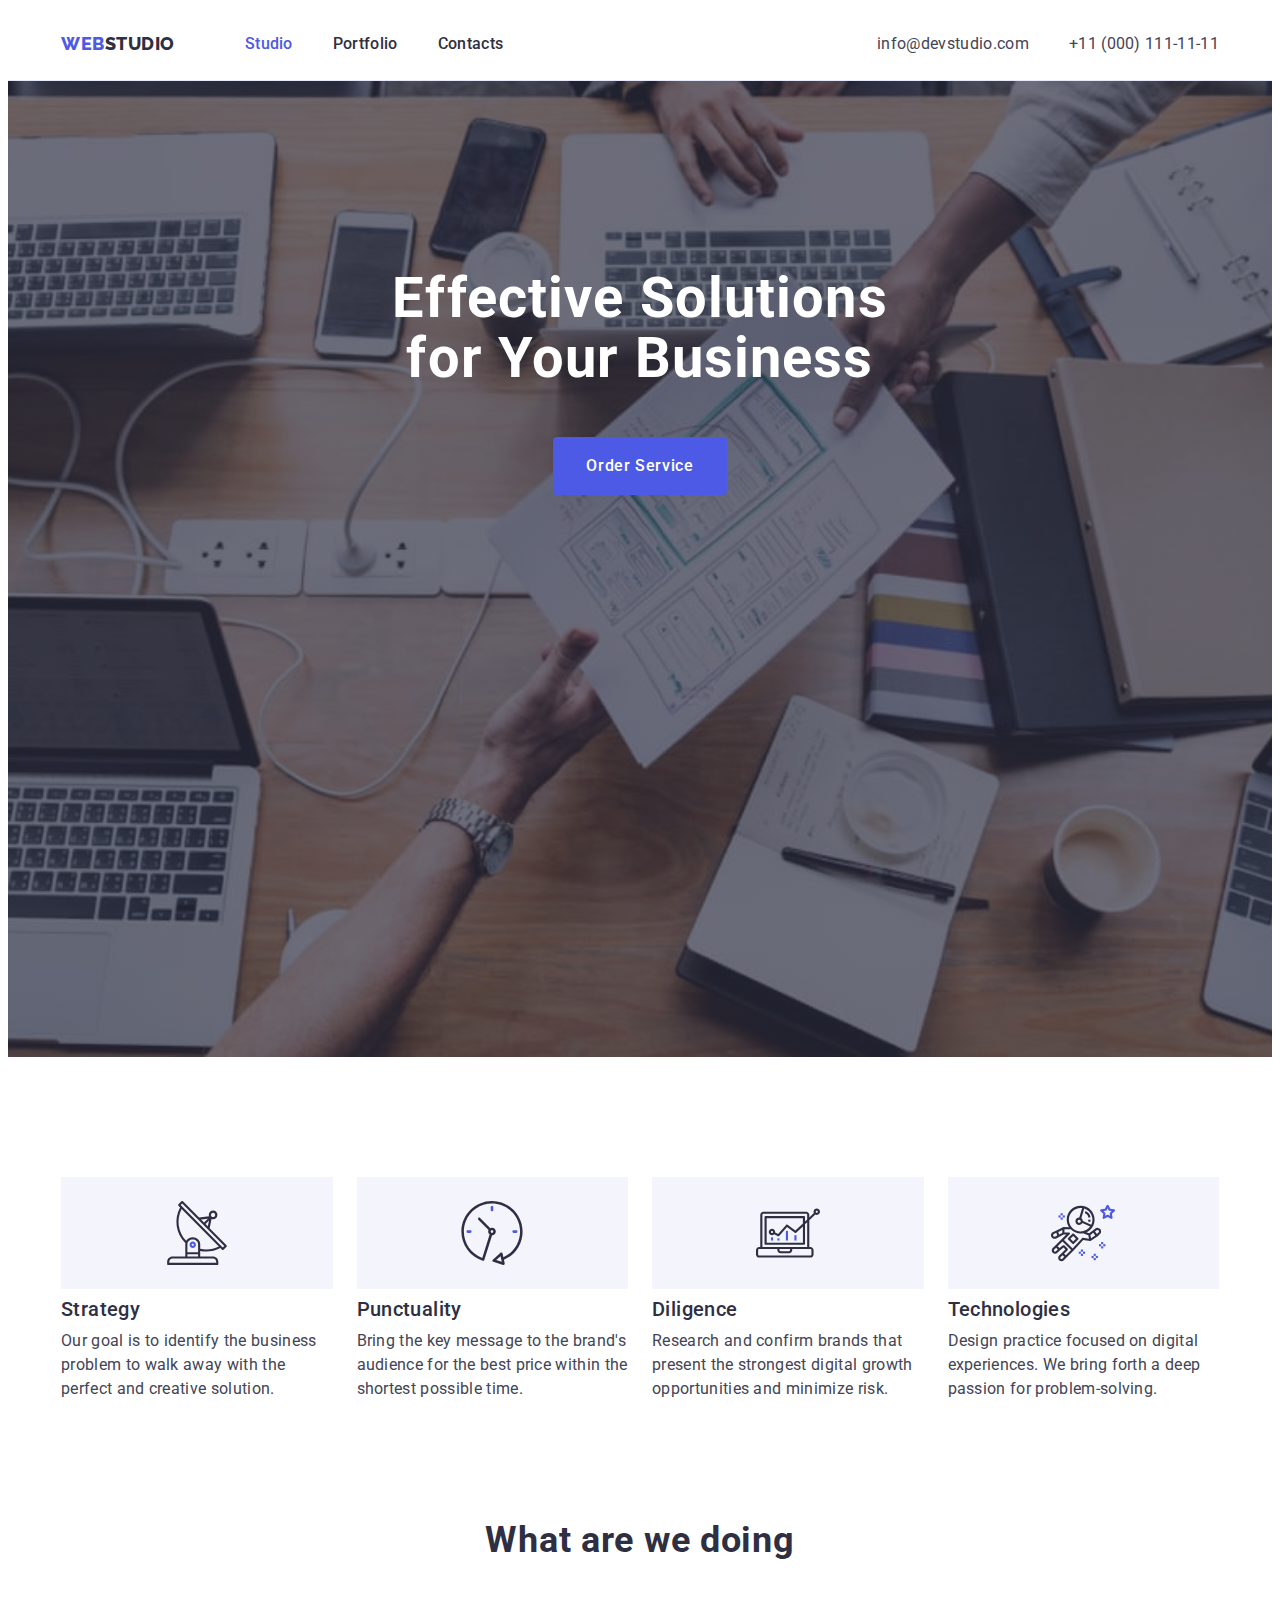
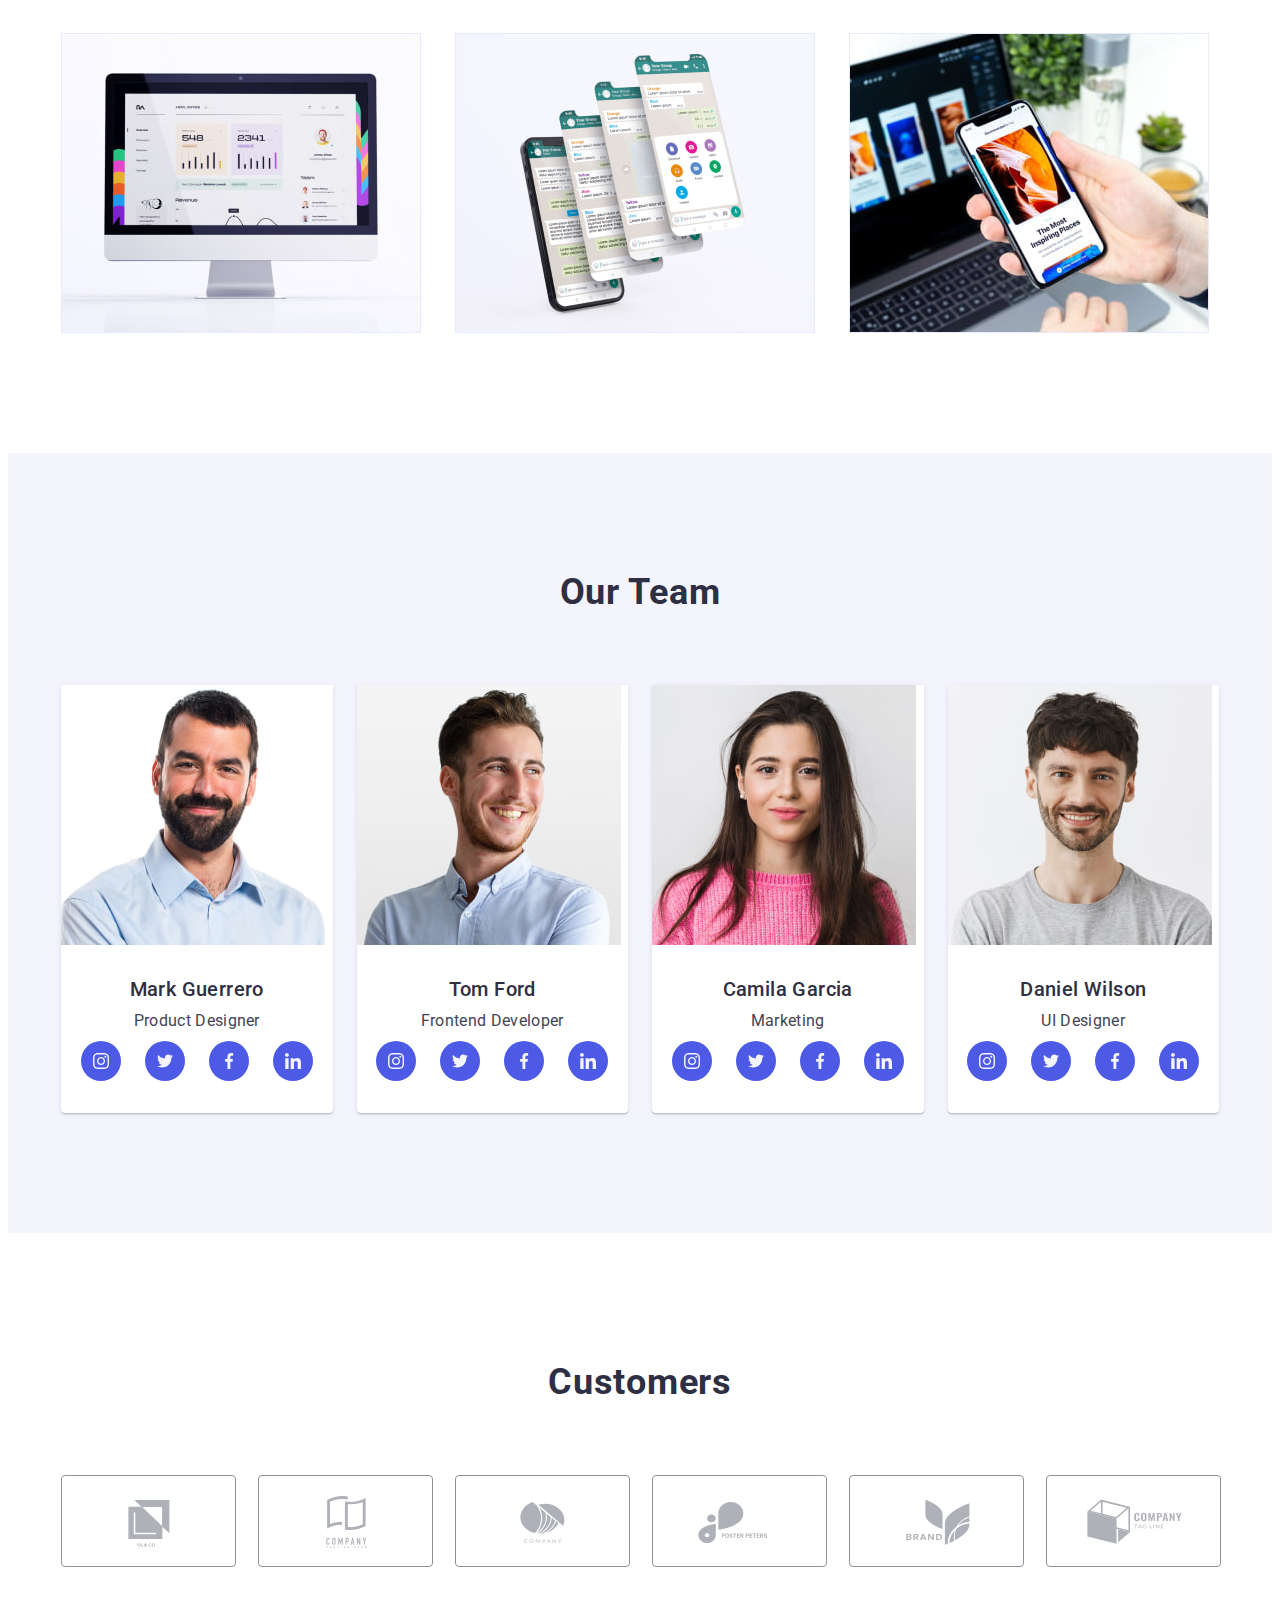
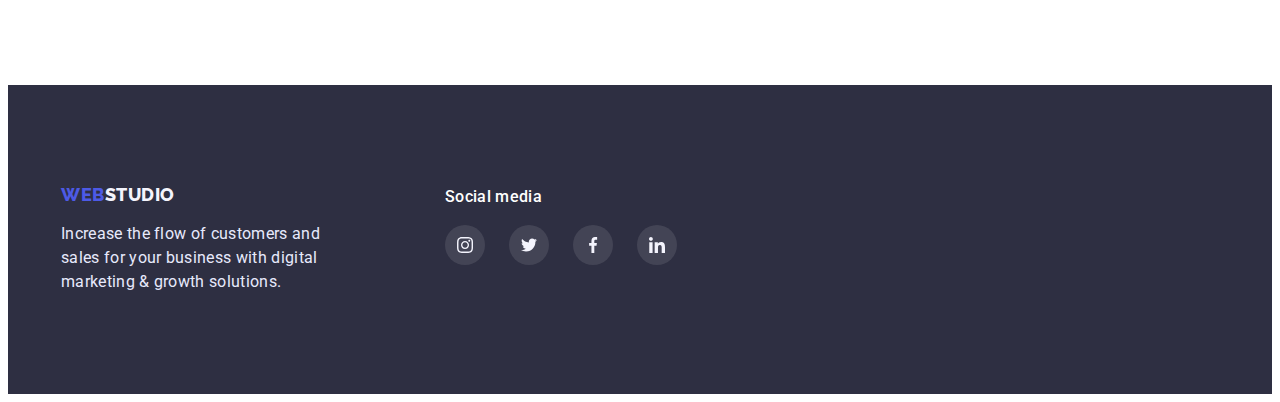
==== commit 4b11e4ac: "=" ====
--- a/index.html
+++ b/index.html
@@ -34,7 +34,7 @@
     <main>
         <!--Назва сайту-->
         <section class="hero">
-            <div class="">
+            <div>
                 <h1 class="hero-title">Effective Solutions for Your Business</h1>
                 <button type="button" class="hero-button">Order Service</button>
             </div>
--- a/css/styles.css
+++ b/css/styles.css
@@ -32,8 +32,8 @@
 padding-left: 15px;
 padding-right: 15px;
 margin-left: auto;
-margin-right: auto;
-outline: 2px solid teal;}
+margin-right: auto;}
+/* outline: 2px solid teal;} */
 
 .header a {
     display: block;
@@ -52,7 +52,7 @@
     clip: rect(0 0 0 0);
     overflow: hidden;}
 
-/* .header { } */
+.header { border-bottom: 1px solid var(--corn-color);}
 
 .header-navigation {display: flex;
 align-items: center;}
@@ -62,8 +62,7 @@
 .header-item:not(:last-child) {margin-right: 40px;}
 
 .header-container {display: flex;
-align-items: center;
-border-bottom: 1px solid var(--corn-color);}
+align-items: center;}
 
 /* Лого */
 
@@ -129,7 +128,7 @@
 background-repeat: no-repeat;
 background-size: cover;
 background-position: center;
-outline: 2px solid teal;
+/* outline: 2px solid teal; */
 background-image: linear-gradient(to right, rgba(46, 47, 66, 0.7), rgba(46, 47, 66, 0.7)),
 url(../images/office.jpg);}
 
@@ -141,7 +140,7 @@
 margin-bottom: 48px;
 margin-left: auto;
 margin-right: auto;
-max-width: 496px;}
+max-width: 500px;}
 
    /* Кнопка замовлення */
 
@@ -169,7 +168,6 @@
 .features {padding-top: 120px;
 padding-bottom: 120px;}
 
-
 .features-list {display: flex;}
 
 .features-item {margin-right: 24px;}
@@ -181,7 +179,7 @@
 .features-item::before {display: flex;
     content: "";
     height: 112px;
-    outline: 2px solid teal;
+    /* outline: 2px solid teal; */
     background-repeat: no-repeat;
     background-position: center;
     block-size: contain;
@@ -242,7 +240,10 @@
 text-align: center;}
 
 .team-item {background-color: var(--main-white-color);
-margin-right: 24px;}
+margin-right: 24px;
+border-bottom-left-radius: 4px;
+border-bottom-right-radius: 4px;
+box-shadow: 0 2px 1px rgba(46, 47, 66, 0.08), 0 1px 1px rgba(46, 47, 66, 0.16), 0 1px 6px rgba(46, 47, 66, 0.08);}
     
 .team-item:nth-child(4n+4) {margin-right: 0;}
 
@@ -258,13 +259,10 @@
 
 
 .team-soc-list {display: flex;
-justify-content: center;
-}
-
-.team-soc-item {
-    width: 40px;
-    height: 40px;
-}
+justify-content: center;}
+
+.team-soc-item {width: 40px;
+    height: 40px;}
 
 .team-soc-item:not(:last-child) {margin-right: 24px;}
 
@@ -274,12 +272,9 @@
     border-radius: 50%;
     display: flex;
     align-items: center;
-    justify-content: center;
-}
-
-.team-soc-link:is(:hover,:focus) {
-    background-color: var(--hover-bgc);
-}
+    justify-content: center;}
+
+.team-soc-link:is(:hover,:focus) {background-color: var(--hover-bgc);}
 
 .team-soc-icon {fill: var(--second-cloud-color);}
 
@@ -289,6 +284,8 @@
 column-gap: 24px;}
 
 .examples-item {flex-basis: calc((100% - 48px) / 3);}
+
+.examples-item:hover {box-shadow: 0 1px 6px rgba(46, 47, 66, 0.08), 0 1px 1px rgba(46, 47, 66, 0.16), 0 1px 6px rgba(46, 47, 66, 0.08);}
 
 .examples-container {padding-top: 32px;
 padding-bottom: 32px;
@@ -323,8 +320,7 @@
 .customers-list {display: flex;
 gap: 24px;}
 
-.customers-item {
-width: calc((100% - 120px) / 6);
+.customers-item {width: calc((100% - 120px) / 6);
 height: 90px;}
 
 .customers-link {width: 100%;
@@ -337,9 +333,7 @@
 
 .customers-icon {fill:  var(--logo-grey-color)}
 
-.customers-link:is(:hover, :focus) {
-    border-color: var(--hover-bgc);
-}
+.customers-link:is(:hover, :focus) {border-color: var(--hover-bgc);}
 
 .customers-link:is(:hover, :focus) .customers-icon {
     fill: var(--hover-bgc);
@@ -411,18 +405,19 @@
     border-radius: 4px;
     padding: 12px 24px;}
 
-.services-item:not(:last-child) {margin-right: 24px;}    
-
-.services-button:hover, 
-.services-button:focus,
-.services-button:active { color: var(--main-white-color);
-background-color: var(--hover-bgc);}
-
-
-
-
-
-
-
-
-
+.services-item:not(:last-child) {margin-right: 24px;}   
+
+.services-button:is(:hover, :focus, :active) {color: var(--main-white-color);
+background-color: var(--hover-bgc);
+box-shadow: 0 2px 2px rgba(0, 0, 0, 0.12), 0 2px 1px rgba(0, 0, 0, 0.08), 0 3px 1px rgba(0, 0, 0, 0.1);
+border-color: #404BBF;}
+
+
+
+
+
+
+
+
+
+
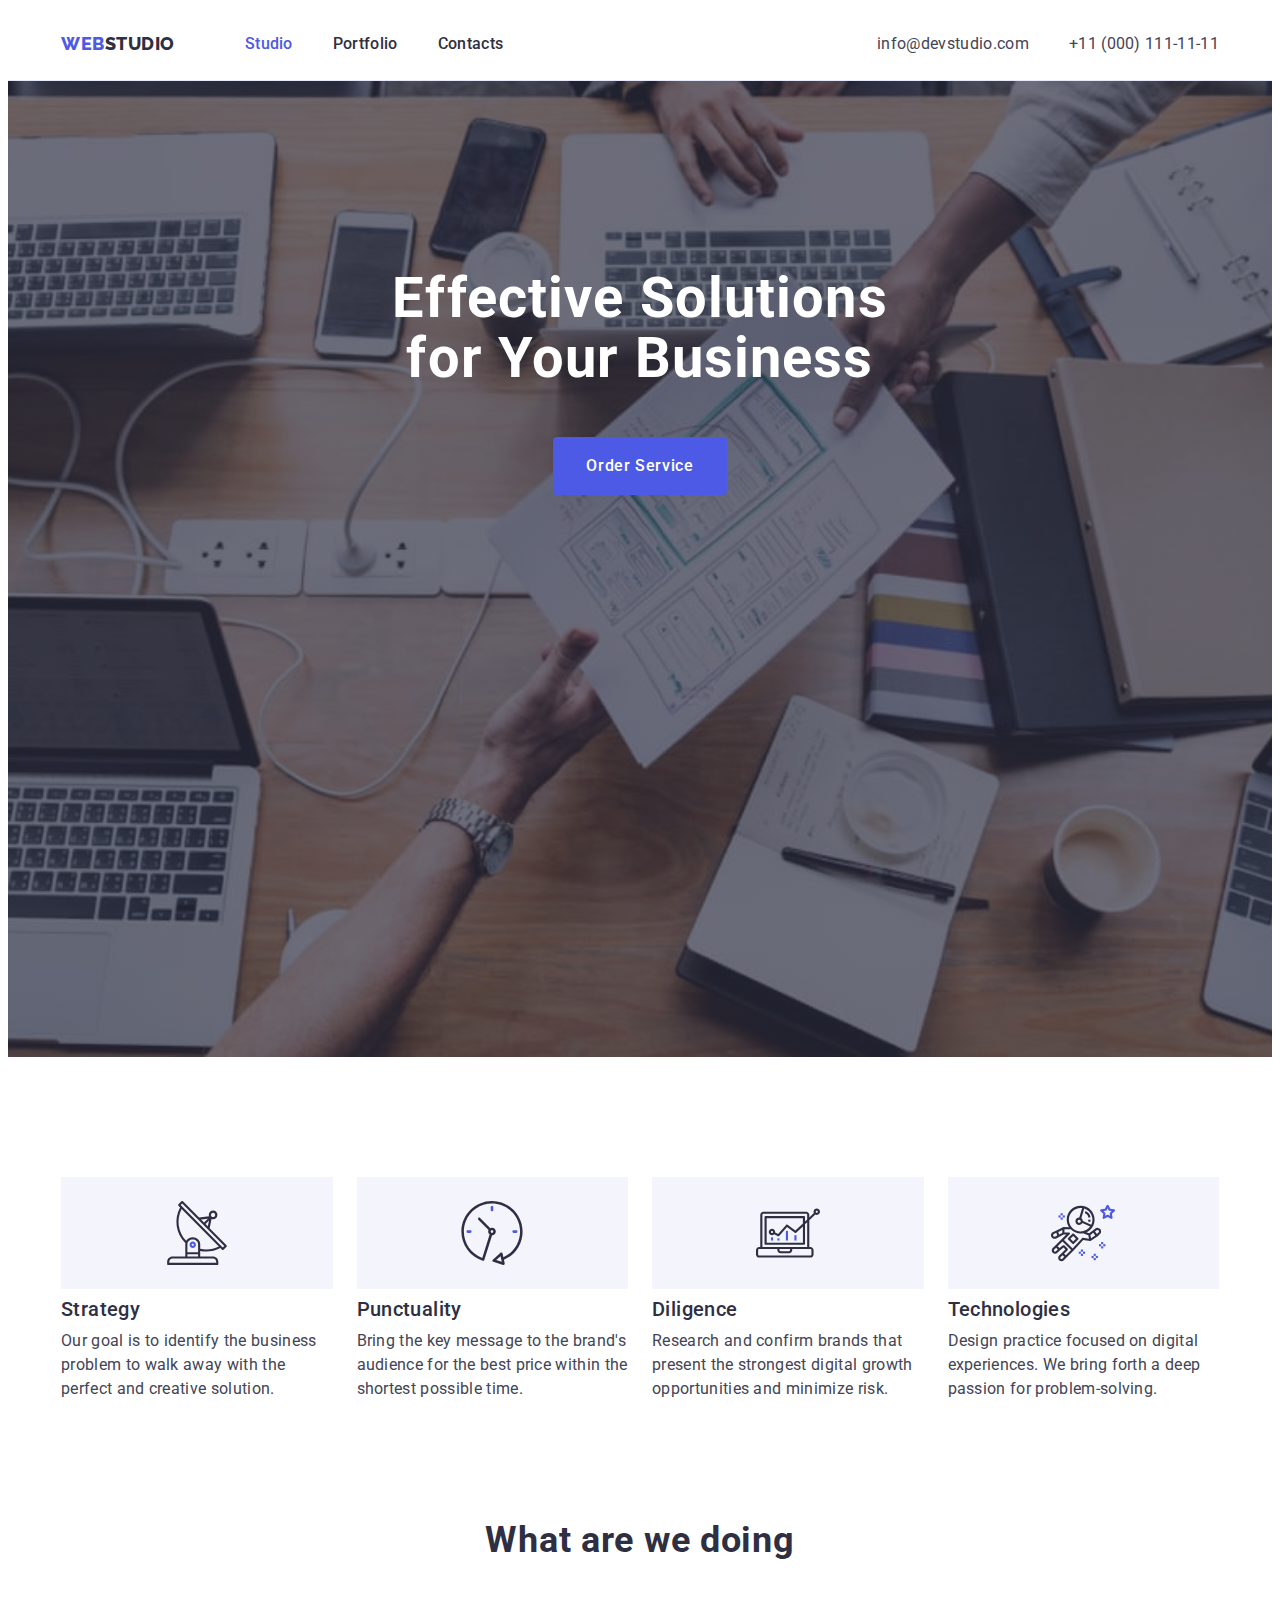
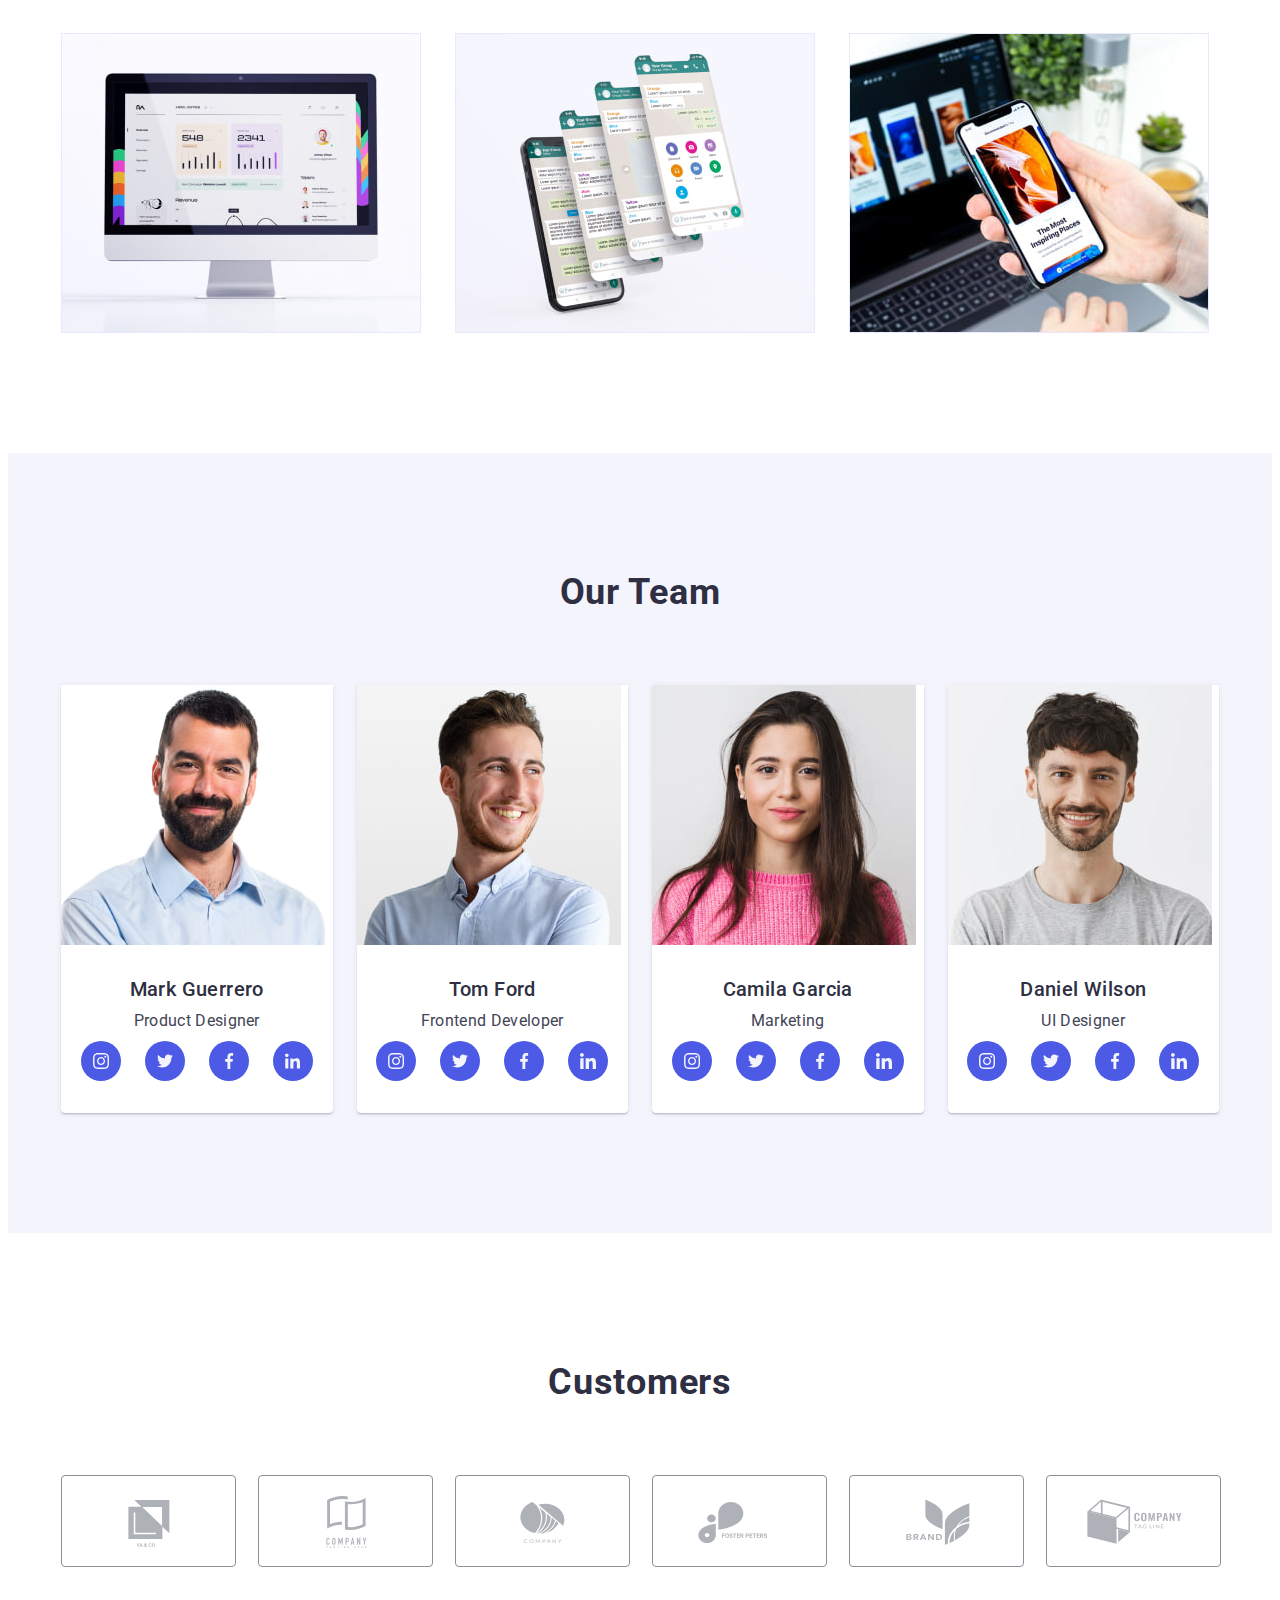
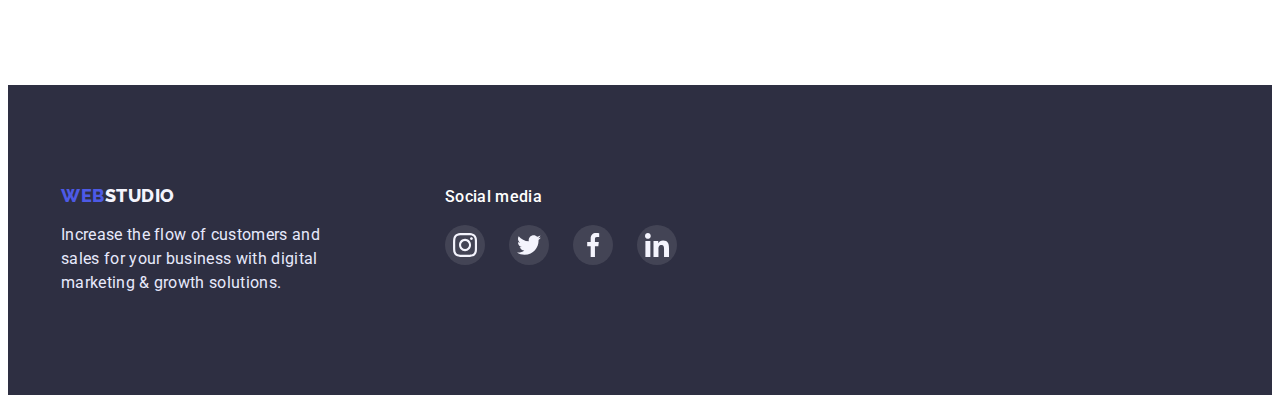
==== commit 56d1fe6d: "іконки" ====
--- a/index.html
+++ b/index.html
@@ -101,7 +101,7 @@
                                 <li class="team-soc-item"><a href="" class="team-soc-link link"><svg class="team-soc-icon" width="16" height="16">
                                     <use href="./images/symbol-defs.svg#icon-facebook"></use>
                                 </svg></a></li>
-                                <li class="team-soc-item"><a href="" class="team-soc-link link"><svg class="team-soc-icon" width="16" height="16">
+                                <li class="team-soc-item"><a href="" class="team-soc-link link"><svg class="team-soc-icon" width="15" height="16">
                                     <use href="./images/symbol-defs.svg#icon-linkedin"></use>
                                 </svg></a></li>
                             </ul>
@@ -211,16 +211,16 @@
             <div class="footer-soc-media-list">
                 <h2 class="footer-soc-title">Social media</h2>
                 <ul class="team-soc-list list">
-                    <li class="team-soc-item"><a href="" class="team-soc-link footer-soc-link link"><svg class="team-soc-icon footer-soc-icon" width="16" height="16">
+                    <li class="team-soc-item"><a href="" class="team-soc-link footer-soc-link link"><svg class="team-soc-icon footer-soc-icon" width="24" height="24">
                         <use href="./images/symbol-defs.svg#icon-instagram"></use>
                     </svg></a></li>
-                    <li class="team-soc-item"><a href="" class="team-soc-link footer-soc-link link"><svg class="team-soc-icon footer-soc-icon" width="16" height="16">
+                    <li class="team-soc-item"><a href="" class="team-soc-link footer-soc-link link"><svg class="team-soc-icon footer-soc-icon" width="24" height="24">
                         <use href="./images/symbol-defs.svg#icon-twitter"></use>
                     </svg></a></li>
-                    <li class="team-soc-item"><a href="" class="team-soc-link footer-soc-link link"><svg class="team-soc-icon footer-soc-icon" width="16" height="16">
+                    <li class="team-soc-item"><a href="" class="team-soc-link footer-soc-link link"><svg class="team-soc-icon footer-soc-icon" width="24" height="24">
                         <use href="./images/symbol-defs.svg#icon-facebook"></use>
                     </svg></a></li>
-                    <li class="team-soc-item"><a href="" class="team-soc-link footer-soc-link link"><svg class="team-soc-icon footer-soc-icon" width="16" height="16">
+                    <li class="team-soc-item"><a href="" class="team-soc-link footer-soc-link link"><svg class="team-soc-icon footer-soc-icon" width="24" height="24">
                         <use href="./images/symbol-defs.svg#icon-linkedin"></use>
                     </svg></a></li>
             </div>
--- a/css/styles.css
+++ b/css/styles.css
@@ -272,11 +272,12 @@
     border-radius: 50%;
     display: flex;
     align-items: center;
-    justify-content: center;}
+    justify-content: center;
+    fill: var(--second-cloud-color);}
 
 .team-soc-link:is(:hover,:focus) {background-color: var(--hover-bgc);}
 
-.team-soc-icon {fill: var(--second-cloud-color);}
+/* Приклади робіт */
 
 .examples-list {display: flex;
 flex-wrap: wrap;
@@ -285,7 +286,9 @@
 
 .examples-item {flex-basis: calc((100% - 48px) / 3);}
 
-.examples-item:hover {box-shadow: 0 1px 6px rgba(46, 47, 66, 0.08), 0 1px 1px rgba(46, 47, 66, 0.16), 0 1px 6px rgba(46, 47, 66, 0.08);}
+.examples-item a {display: block;}
+
+.examples-link:is(:hover, :focus){box-shadow: 0 1px 6px rgba(46, 47, 66, 0.08), 0 1px 1px rgba(46, 47, 66, 0.16), 0 1px 6px rgba(46, 47, 66, 0.08);}
 
 .examples-container {padding-top: 32px;
 padding-bottom: 32px;
@@ -365,7 +368,7 @@
 width: 264px;}
 
 .footer-container {display: flex;
-align-items: flex-start;}
+align-items: baseline;}
 
 .footer-list {margin-right: 120px;}
 
@@ -379,10 +382,7 @@
 .footer-soc-link {background-color: rgba(255, 255, 255, 0.1);}
 
 .footer-soc-link:is(:hover,:focus) {
-    background-color: var(--second-hover-bgc);
-}
-
-.footer-soc-icon {fill: var(--second-cloud-color);}
+    background-color: var(--second-hover-bgc);}
 
 /* Послуги */
 
